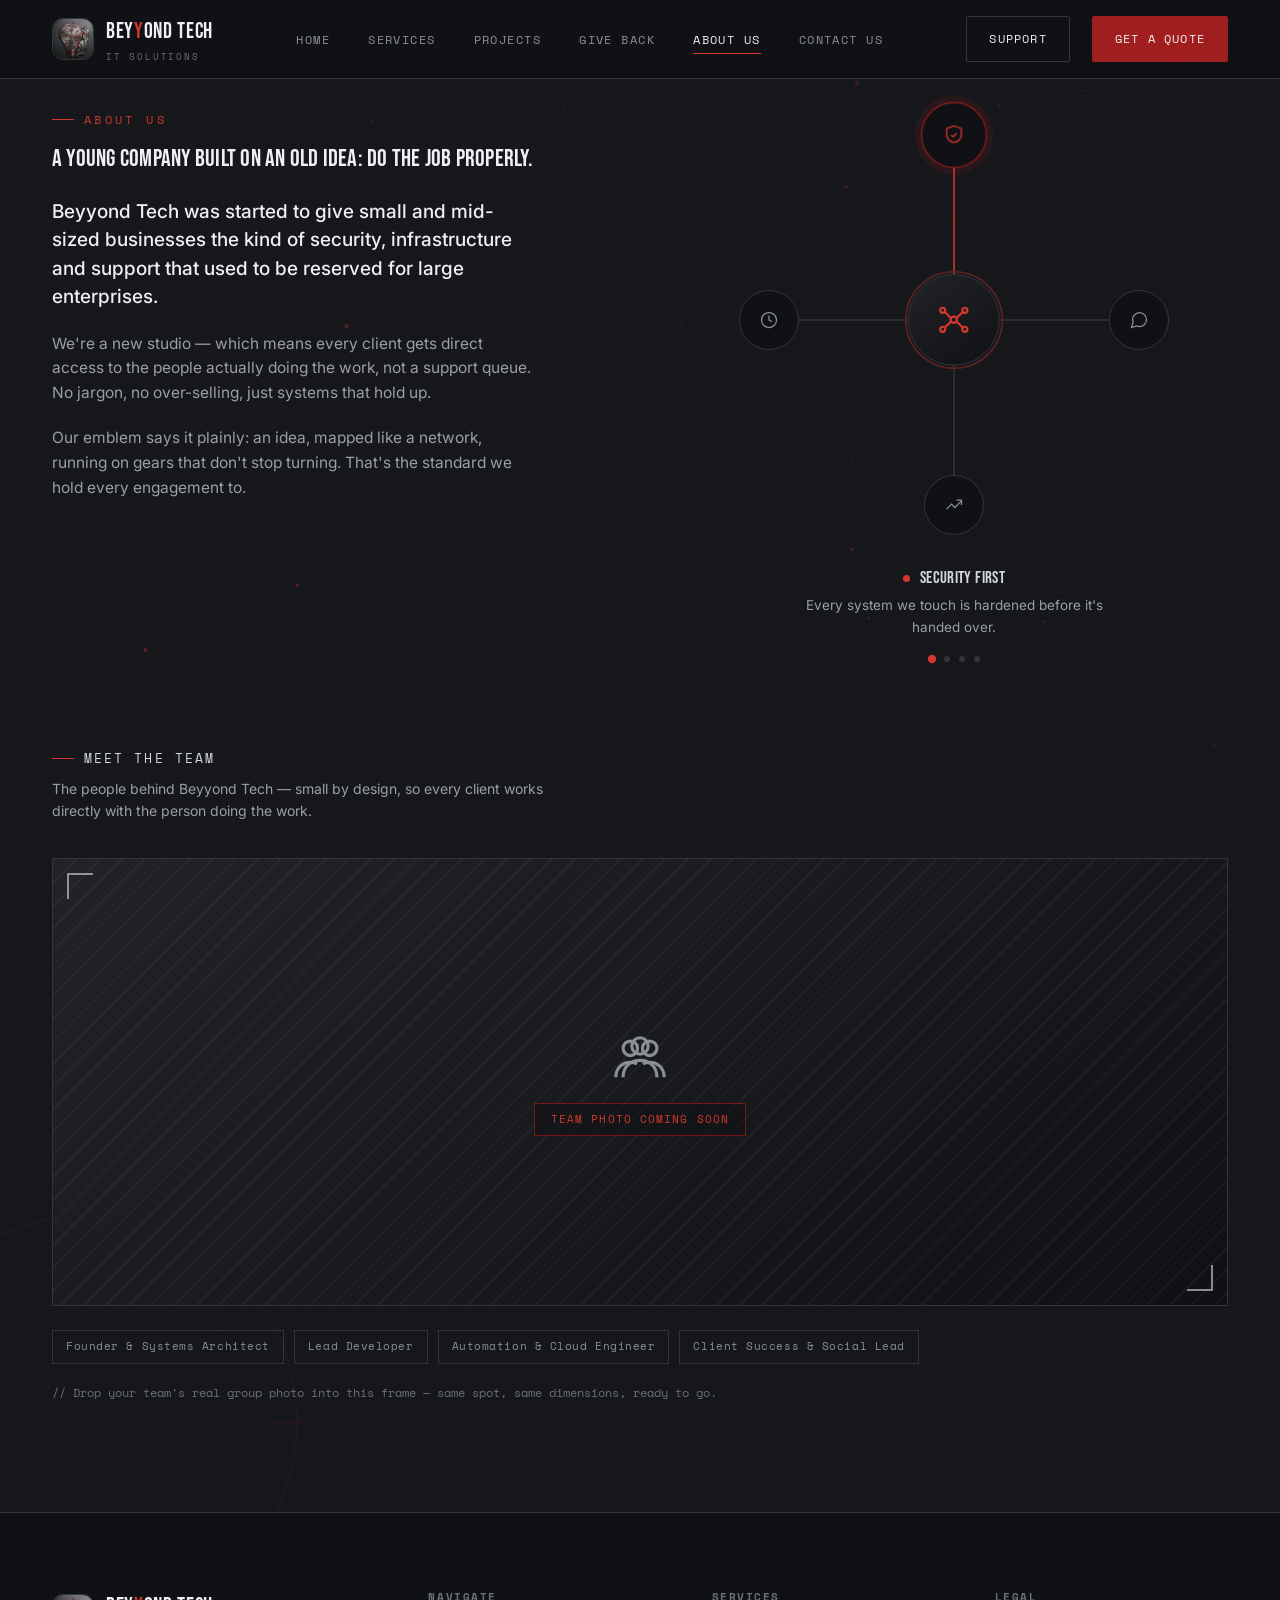
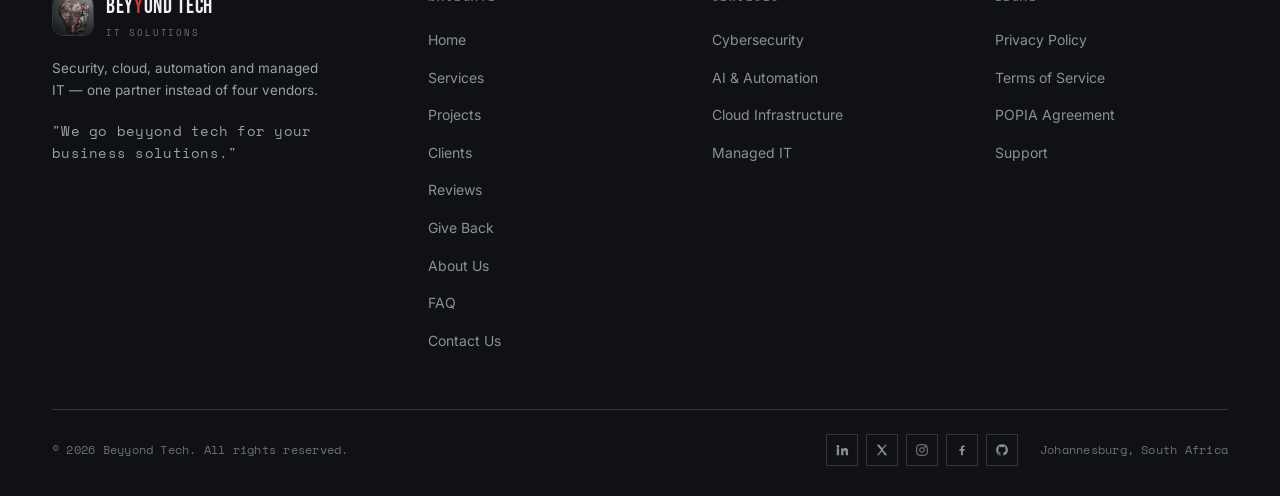
==== about.html @ ec3597e0 "Sprint 1" ====
<!DOCTYPE html>
<html lang="en-ZA">
<head>
<meta charset="UTF-8">
<meta name="viewport" content="width=device-width, initial-scale=1.0">
<title>About Us | Beyyond Tech IT Solutions</title>
<meta name="description" content="Meet Beyyond Tech — a South African IT studio built on security, straight talk, and direct access to the people doing the work.">
<meta name="robots" content="index, follow">
<meta name="geo.region" content="ZA-GP">
<meta name="geo.placename" content="Johannesburg">
<link rel="canonical" href="https://www.beyyondtech.co.za/about.html">

<!-- Open Graph -->
<meta property="og:type" content="website">
<meta property="og:site_name" content="Beyyond Tech">
<meta property="og:title" content="About Us | Beyyond Tech IT Solutions">
<meta property="og:description" content="Meet Beyyond Tech — a South African IT studio built on security, straight talk, and direct access to the people doing the work.">
<meta property="og:url" content="https://www.beyyondtech.co.za/about.html">
<meta property="og:image" content="https://www.beyyondtech.co.za/assets/Logo.png">
<meta property="og:locale" content="en_ZA">

<!-- Twitter -->
<meta name="twitter:card" content="summary_large_image">
<meta name="twitter:title" content="About Us | Beyyond Tech IT Solutions">
<meta name="twitter:description" content="Meet Beyyond Tech — a South African IT studio built on security, straight talk, and direct access to the people doing the work.">
<meta name="twitter:image" content="https://www.beyyondtech.co.za/assets/Logo.png">

<link rel="icon" type="image/jpeg" href="assets/favicon.jpeg">
<link rel="preconnect" href="https://fonts.googleapis.com">
<link rel="preconnect" href="https://fonts.gstatic.com" crossorigin>
<link href="https://fonts.googleapis.com/css2?family=Bebas+Neue&family=Space+Mono:wght@400;700&family=Inter:wght@400;500;600;700;800&display=swap" rel="stylesheet">
<link rel="stylesheet" href="styles.css">

<!-- Structured data — helps Google understand this as a local South African IT business -->
<script type="application/ld+json">
{
  "@context": "https://schema.org",
  "@type": "ProfessionalService",
  "name": "Beyyond Tech",
  "alternateName": "Beyyond Tech IT Solutions",
  "description": "IT support, cybersecurity, cloud infrastructure, automation, website development and social media management for small and mid-sized businesses in South Africa.",
  "url": "https://www.beyyondtech.co.za/",
  "logo": "https://www.beyyondtech.co.za/assets/Logo.png",
  "image": "https://www.beyyondtech.co.za/assets/Logo.png",
  "telephone": "+27-00-000-0000",
  "priceRange": "$$",
  "address": {
    "@type": "PostalAddress",
    "addressLocality": "Johannesburg",
    "addressRegion": "Gauteng",
    "addressCountry": "ZA"
  },
  "areaServed": {
    "@type": "Country",
    "name": "South Africa"
  },
  "sameAs": [
    "https://www.linkedin.com/company/beyyondtech",
    "https://twitter.com/beyyondtech",
    "https://www.instagram.com/beyyondtech",
    "https://www.facebook.com/beyyondtech"
  ],
  "makesOffer": [
    { "@type": "Offer", "itemOffered": { "@type": "Service", "name": "Cybersecurity & Data Protection" } },
    { "@type": "Offer", "itemOffered": { "@type": "Service", "name": "AI & Automation Solutions" } },
    { "@type": "Offer", "itemOffered": { "@type": "Service", "name": "Cloud Infrastructure" } },
    { "@type": "Offer", "itemOffered": { "@type": "Service", "name": "Website Development" } },
    { "@type": "Offer", "itemOffered": { "@type": "Service", "name": "Social Media Management" } },
    { "@type": "Offer", "itemOffered": { "@type": "Service", "name": "Managed IT & Deployment" } }
  ]
}
</script>
</head>
<body data-page="about">

<header>
  <div class="nav-inner">
    <a href="index.html" class="brand">
      <img src="assets/favicon.jpeg" alt="Beyyond Tech logo">
      <div>
        <div class="brand-word">BEY<span>Y</span>OND TECH</div>
        <div class="brand-tag">IT Solutions</div>
      </div>
    </a>
    <nav class="primary-nav" id="primaryNav">
      <ul>
        <li><a href="index.html" class="nav-link">Home</a></li>
        <li><a href="services.html" class="nav-link">Services</a></li>
        <li><a href="projects.html" class="nav-link">Projects</a></li>
        <li><a href="giveback.html" class="nav-link">Give Back</a></li>
        <li><a href="about.html" class="nav-link active">About Us</a></li>
        <li><a href="contact.html" class="nav-link">Contact Us</a></li>
      </ul>
    </nav>
    <div class="header-cta">
      <a href="contact.html#contact" class="btn btn-ghost">Support</a>
      <a href="contact.html#contact" class="btn btn-solid">Get a Quote</a>
      <button class="menu-toggle" id="menuToggle" aria-label="Toggle menu">
        <span></span><span></span><span></span>
      </button>
    </div>
  </div>
</header>
<main>

<!-- ============ ABOUT ============ -->
  <section id="about">
    <div class="bg-decor spin-rev" style="width:460px;height:460px;bottom:-140px;left:-140px;">
      <svg viewBox="0 0 200 200"><circle cx="100" cy="100" r="90" fill="none" stroke="currentColor" stroke-width="1"/><circle cx="100" cy="100" r="68" fill="none" stroke="currentColor" stroke-width="1" stroke-dasharray="2 7"/><g stroke="currentColor" stroke-width="1"><line x1="100" y1="6" x2="100" y2="22"/><line x1="100" y1="178" x2="100" y2="194"/><line x1="6" y1="100" x2="22" y2="100"/><line x1="178" y1="100" x2="194" y2="100"/><line x1="35.8" y1="35.8" x2="47" y2="47"/><line x1="153" y1="153" x2="164.2" y2="164.2"/><line x1="35.8" y1="164.2" x2="47" y2="153"/><line x1="153" y1="47" x2="164.2" y2="35.8"/></g></svg>
    </div>
    <div class="wrap">
      <div class="about-inner">
        <div class="about-copy reveal">
          <div class="eyebrow">About Us</div>
          <h2 style="margin-bottom:26px;">A young company built on an old idea: do the job properly.</h2>
          <p class="lead-2">Beyyond Tech was started to give small and mid-sized businesses the kind of security, infrastructure and support that used to be reserved for large enterprises.</p>
          <p>We're a new studio — which means every client gets direct access to the people actually doing the work, not a support queue. No jargon, no over-selling, just systems that hold up.</p>
          <p>Our emblem says it plainly: an idea, mapped like a network, running on gears that don't stop turning. That's the standard we hold every engagement to.</p>
        </div>
        <div class="reveal">
          <div class="values-diagram" id="valuesDiagram">
            <svg class="vd-lines" viewBox="0 0 400 400" preserveAspectRatio="xMidYMid meet">
              <line class="vd-line" data-i="0" x1="200" y1="200" x2="200" y2="42"/>
              <line class="vd-line" data-i="1" x1="200" y1="200" x2="358" y2="200"/>
              <line class="vd-line" data-i="2" x1="200" y1="200" x2="200" y2="358"/>
              <line class="vd-line" data-i="3" x1="200" y1="200" x2="42" y2="200"/>
              <circle class="vd-hub-ring" cx="200" cy="200" r="46"/>
              <circle class="vd-hub-ring pulse" cx="200" cy="200" r="46"/>
            </svg>
            <div class="vd-hub">
              <svg viewBox="0 0 24 24" fill="none" stroke="currentColor" stroke-width="1.4"><circle cx="12" cy="12" r="2"/><circle cx="5" cy="6" r="1.6"/><circle cx="19" cy="6" r="1.6"/><circle cx="5" cy="18" r="1.6"/><circle cx="19" cy="18" r="1.6"/><path d="M6.3 7.1 10.4 11M17.7 7.1 13.6 11M6.3 16.9 10.4 13M17.7 16.9 13.6 13"/></svg>
            </div>
            <button type="button" class="vd-node" data-i="0" style="top:6%;left:50%;" aria-label="Security First">
              <svg viewBox="0 0 24 24" fill="none" stroke="currentColor" stroke-width="1.5"><path d="M12 2 4 5v6c0 5 3.4 8.7 8 9 4.6-.3 8-4 8-9V5l-8-3Z"/><path d="M9 12l2 2 4-4"/></svg>
            </button>
            <button type="button" class="vd-node" data-i="1" style="top:50%;left:94%;" aria-label="Straight Talk">
              <svg viewBox="0 0 24 24" fill="none" stroke="currentColor" stroke-width="1.5"><path d="M21 11.5a8.4 8.4 0 0 1-8.4 8.4 8.6 8.6 0 0 1-3.6-.8L3 21l1.9-6a8.4 8.4 0 1 1 16.1-3.5Z"/></svg>
            </button>
            <button type="button" class="vd-node" data-i="2" style="top:94%;left:50%;" aria-label="Built to Scale">
              <svg viewBox="0 0 24 24" fill="none" stroke="currentColor" stroke-width="1.5"><path d="M3 17 9 11l4 4 8-8"/><path d="M15 6h6v6"/></svg>
            </button>
            <button type="button" class="vd-node" data-i="3" style="top:50%;left:6%;" aria-label="Always On">
              <svg viewBox="0 0 24 24" fill="none" stroke="currentColor" stroke-width="1.5"><circle cx="12" cy="12" r="9"/><path d="M12 7v5l3.5 2"/></svg>
            </button>
          </div>
          <div class="vd-caption">
            <h4 id="vdCaptionTitle">Security First</h4>
            <p id="vdCaptionText">Every system we touch is hardened before it's handed over.</p>
          </div>
          <div class="vd-dots" id="vdDots">
            <button type="button" class="vd-dot active" data-i="0" aria-label="Show Security First"></button>
            <button type="button" class="vd-dot" data-i="1" aria-label="Show Straight Talk"></button>
            <button type="button" class="vd-dot" data-i="2" aria-label="Show Built to Scale"></button>
            <button type="button" class="vd-dot" data-i="3" aria-label="Show Always On"></button>
          </div>
        </div>
      </div>

      <div class="team-block">
        <div class="team-head reveal">
          <h3>Meet the Team</h3>
          <p class="section-sub">The people behind Beyyond Tech — small by design, so every client works directly with the person doing the work.</p>
        </div>
        <div class="reveal">
          <div class="team-photo-frame">
            <div class="corner tl"></div>
            <div class="corner br"></div>
            <div class="team-photo-icon">
              <svg viewBox="0 0 24 24" fill="none" stroke="currentColor" stroke-width="1.3">
                <circle cx="8" cy="8" r="3"/><circle cx="16" cy="8" r="3"/><circle cx="12" cy="7" r="3.4"/>
                <path d="M2 20c0-4 2.8-6.2 6-6.2 1 0 2 .2 2.8.6"/>
                <path d="M22 20c0-4-2.8-6.2-6-6.2-1 0-2 .2-2.8.6"/>
                <path d="M5 20c0-4.6 3.2-7 7-7s7 2.4 7 7"/>
              </svg>
              <span class="team-photo-badge">Team Photo Coming Soon</span>
            </div>
          </div>
          <div class="team-caption-row">
            <span>Founder &amp; Systems Architect</span>
            <span>Lead Developer</span>
            <span>Automation &amp; Cloud Engineer</span>
            <span>Client Success &amp; Social Lead</span>
          </div>
          <p class="team-note">// Drop your team's real group photo into this frame — same spot, same dimensions, ready to go.</p>
        </div>
      </div>
    </div>
  </section>

</main>

<!-- ============ FOOTER ============ -->
<footer>
  <div class="wrap">
    <div class="footer-grid">
      <div class="footer-brand">
        <a href="index.html" class="brand">
          <img src="assets/favicon.jpeg" alt="Beyyond Tech logo">
          <div>
            <div class="brand-word">BEY<span>Y</span>OND TECH</div>
            <div class="brand-tag">IT Solutions</div>
          </div>
        </a>
        <p>Security, cloud, automation and managed IT — one partner instead of four vendors.</p>
        <p class="footer-motto">"We go beyyond tech for your business solutions."</p>
      </div>

      <div class="footer-col">
        <h5>Navigate</h5>
        <ul>
          <li><a href="index.html">Home</a></li>
          <li><a href="services.html#services">Services</a></li>
          <li><a href="projects.html#projects">Projects</a></li>
          <li><a href="index.html#clients">Clients</a></li>
          <li><a href="projects.html#reviews">Reviews</a></li>
          <li><a href="giveback.html#giveback">Give Back</a></li>
          <li><a href="#about">About Us</a></li>
          <li><a href="contact.html#faq">FAQ</a></li>
          <li><a href="contact.html#contact">Contact Us</a></li>
        </ul>
      </div>

      <div class="footer-col">
        <h5>Services</h5>
        <ul>
          <li><a href="services.html#services">Cybersecurity</a></li>
          <li><a href="services.html#services">AI &amp; Automation</a></li>
          <li><a href="services.html#services">Cloud Infrastructure</a></li>
          <li><a href="services.html#services">Managed IT</a></li>
        </ul>
      </div>

      <div class="footer-col">
        <h5>Legal</h5>
        <ul>
          <li><button class="link-btn" data-modal="privacy">Privacy Policy</button></li>
          <li><button class="link-btn" data-modal="terms">Terms of Service</button></li>
          <li><button class="link-btn" data-modal="popia">POPIA Agreement</button></li>
          <li><button class="link-btn" data-modal="support">Support</button></li>
        </ul>
      </div>
    </div>

    <div class="footer-bottom">
      <p id="footerDate">© 2026 Beyyond Tech. All rights reserved.</p>
      <div class="footer-bottom-right">
        <div class="footer-social" aria-label="Social links — placeholders until profiles are live">
          <a href="#" title="LinkedIn"><svg viewBox="0 0 24 24" fill="currentColor"><path d="M4.98 3.5a2.5 2.5 0 1 1 0 5 2.5 2.5 0 0 1 0-5ZM3 9h4v12H3V9Zm7 0h3.8v1.7h.05c.53-1 1.83-2.05 3.77-2.05 4.03 0 4.78 2.65 4.78 6.1V21h-4v-5.4c0-1.28-.02-2.93-1.79-2.93-1.79 0-2.06 1.4-2.06 2.84V21h-4V9Z"/></svg></a>
          <a href="#" title="X / Twitter"><svg viewBox="0 0 24 24" fill="currentColor"><path d="M3 3l7.5 9.6L3.4 21H6l6-6.7 4.7 6.7H21l-7.9-10L20.4 3h-2.6l-5.5 6.1L7.6 3H3Z"/></svg></a>
          <a href="#" title="Instagram"><svg viewBox="0 0 24 24" fill="none" stroke="currentColor" stroke-width="1.6"><rect x="3" y="3" width="18" height="18" rx="5"/><circle cx="12" cy="12" r="4"/><circle cx="17.5" cy="6.5" r="1"/></svg></a>
          <a href="#" title="Facebook"><svg viewBox="0 0 24 24" fill="currentColor"><path d="M13.5 21v-7.6h2.6l.4-3H13.5V8.4c0-.87.24-1.46 1.5-1.46h1.6V4.24C16.3 4.17 15.3 4.08 14.16 4.08c-2.35 0-3.96 1.43-3.96 4.06v2.26H7.6v3h2.6V21h3.3Z"/></svg></a>
          <a href="#" title="GitHub"><svg viewBox="0 0 24 24" fill="currentColor"><path d="M12 2a10 10 0 0 0-3.16 19.5c.5.1.68-.22.68-.48v-1.7c-2.78.6-3.37-1.34-3.37-1.34-.46-1.15-1.11-1.46-1.11-1.46-.9-.62.07-.6.07-.6 1 .07 1.53 1.03 1.53 1.03.9 1.52 2.34 1.08 2.91.83.09-.65.35-1.08.63-1.33-2.22-.25-4.56-1.11-4.56-4.95 0-1.09.39-1.98 1.03-2.68-.1-.25-.45-1.27.1-2.65 0 0 .84-.27 2.75 1.02a9.5 9.5 0 0 1 5 0c1.91-1.3 2.75-1.02 2.75-1.02.55 1.38.2 2.4.1 2.65.64.7 1.03 1.59 1.03 2.68 0 3.85-2.35 4.7-4.58 4.94.36.31.68.92.68 1.85v2.74c0 .27.18.58.69.48A10 10 0 0 0 12 2Z"/></svg></a>
        </div>
        <p class="made">Johannesburg, South Africa</p>
      </div>
    </div>
  </div>
</footer>

<!-- ============ MODALS ============ -->
<div class="modal-overlay" id="modalOverlay">
  <div class="modal-box">
    <div class="modal-head">
      <h3 id="modalTitle">Title</h3>
      <button class="modal-close" id="modalClose" aria-label="Close">✕</button>
    </div>
    <div class="modal-body" id="modalBody"></div>
  </div>
</div>

<script src="main.js"></script>
</body>
</html>
---- styles.css ----
:root{
    --bg-void:#101114;
    --bg-panel:#1b1d21;
    --bg-panel-2:#212327;
    --hairline:#33353a;
    --metal-light:#d3d7db;
    --metal-mid:#8b9096;
    --metal-dim:#5b5f65;
    --red-deep:#7c1414;
    --red-primary:#a11e1e;
    --red-bright:#d3372f;
    --text-light:#eef0f2;
    --text-muted:#9aa0a6;
    --text-faint:#6b7076;
    --radius:2px;
    --display: 'Bebas Neue', sans-serif;
    --mono: 'Space Mono', monospace;
    --body: 'Inter', sans-serif;
    --ease: cubic-bezier(.4,0,.2,1);
  }

  *{margin:0;padding:0;box-sizing:border-box;}
  html{scroll-behavior:smooth;}
  body{
    background:var(--bg-void);
    color:var(--text-light);
    font-family:var(--body);
    line-height:1.6;
    overflow-x:hidden;
    -webkit-font-smoothing:antialiased;
  }
  #grid-bg{
    position:fixed;
    inset:0;
    width:100vw;
    height:100vh;
    z-index:0;
    pointer-events:none;
    display:block;
  }
  img{max-width:100%;display:block;}
  a{color:inherit;text-decoration:none;}
  ul{list-style:none;}
  button{font-family:inherit;cursor:pointer;}

  ::selection{background:var(--red-primary);color:#fff;}

  /* Texture */
  body::before{
    content:"";
    position:fixed;inset:0;
    background-image:
      repeating-linear-gradient(0deg, rgba(255,255,255,0.015) 0px, rgba(255,255,255,0.015) 1px, transparent 1px, transparent 3px);
    pointer-events:none;
    z-index:1;
    opacity:0.5;
  }

  .wrap{max-width:1240px;margin:0 auto;padding:0 32px;}
  .eyebrow{
    font-family:var(--mono);
    font-size:12px;
    letter-spacing:0.28em;
    text-transform:uppercase;
    color:var(--red-bright);
    display:flex;align-items:center;gap:10px;
    margin-bottom:18px;
  }
  .eyebrow::before{
    content:"";
    width:22px;height:1px;
    background:var(--red-bright);
    display:inline-block;
  }
  h1,h2,h3,h4{
    font-family:var(--display);
    font-weight:400;
    letter-spacing:0.01em;
    line-height:1.02;
    text-transform:uppercase;
  }
  .section-head h2{
    font-size:clamp(34px,5vw,58px);
    margin-bottom:14px;
  }
  .section-sub{
    color:var(--text-muted);
    max-width:520px;
    font-size:16px;
  }

  /* ============ HEADER ============ */
  header{
    position:fixed;top:0;left:0;right:0;
    z-index:100;
    background:rgba(16,17,20,0.82);
    backdrop-filter:blur(10px);
    border-bottom:1px solid var(--hairline);
    transition:background .3s var(--ease);
  }
  .nav-inner{
    max-width:1240px;margin:0 auto;padding:0 32px;
    height:78px;
    display:flex;align-items:center;justify-content:space-between;
  }
  .brand{
    display:flex;align-items:center;gap:12px;
  }
  .brand img{
    width:42px;height:42px;object-fit:cover;
    border-radius:11px;
    border:1px solid var(--hairline);
  }
  .brand-word{
    font-family:var(--display);
    font-size:22px;
    letter-spacing:0.03em;
  }
  .brand-word span{color:var(--red-bright);}
  .brand-tag{
    font-family:var(--mono);
    font-size:9px;
    letter-spacing:0.2em;
    color:var(--text-faint);
    text-transform:uppercase;
    margin-top:1px;
  }
  nav.primary-nav ul{
    display:flex;gap:38px;
  }
  nav.primary-nav a{
    font-family:var(--mono);
    font-size:12px;
    letter-spacing:0.12em;
    text-transform:uppercase;
    color:var(--metal-mid);
    position:relative;
    padding:6px 0;
    transition:color .2s;
  }
  nav.primary-nav a::after{
    content:"";
    position:absolute;left:0;bottom:0;
    width:0;height:1px;
    background:var(--red-bright);
    transition:width .25s var(--ease);
  }
  nav.primary-nav a:hover, nav.primary-nav a.active{color:var(--text-light);}
  nav.primary-nav a:hover::after, nav.primary-nav a.active::after{width:100%;}

  .header-cta{
    display:flex;align-items:center;gap:22px;
  }
  .btn{
    display:inline-flex;align-items:center;gap:8px;
    font-family:var(--mono);
    font-size:12px;
    letter-spacing:0.1em;
    text-transform:uppercase;
    padding:12px 22px;
    border:1px solid var(--red-primary);
    color:var(--text-light);
    background:transparent;
    border-radius:var(--radius);
    transition:all .25s var(--ease);
    white-space:nowrap;
  }
  .btn:hover{background:var(--red-primary);}
  .btn-solid{
    background:var(--red-primary);
    border-color:var(--red-primary);
  }
  .btn-solid:hover{background:var(--red-bright);border-color:var(--red-bright);}
  .btn-ghost{border-color:var(--hairline);}
  .btn-ghost:hover{border-color:var(--metal-mid);background:rgba(255,255,255,0.03);}

  .menu-toggle{
    display:none;
    flex-direction:column;gap:5px;
    background:none;border:none;padding:8px;
  }
  .menu-toggle span{width:22px;height:2px;background:var(--text-light);display:block;transition:.3s;}

  /* ============ HERO ============ */
  #home{
    position:relative;
    padding:170px 0 120px;
    overflow:hidden;
    border-bottom:1px solid var(--hairline);
  }
  #network-canvas{
    position:absolute;inset:0;
    width:100%;height:100%;
    opacity:0.55;
  }
  .hero-inner{
    position:relative;z-index:2;
    display:grid;
    grid-template-columns:1.15fr 0.85fr;
    gap:60px;
    align-items:center;
  }
  .hero-copy h1{
    font-size:clamp(46px,6.4vw,84px);
    margin-bottom:26px;
  }
  .hero-copy h1 .hl{color:var(--red-bright);}
  .motto{
    font-family:var(--mono);
    font-size:15px;
    color:var(--metal-light);
    border-left:2px solid var(--red-primary);
    padding-left:16px;
    margin:0 0 34px;
    max-width:460px;
    letter-spacing:0.02em;
    font-style:normal;
  }
  .hero-copy p.lead{
    color:var(--text-muted);
    max-width:480px;
    margin-bottom:40px;
    font-size:16.5px;
  }
  .hero-actions{display:flex;gap:16px;flex-wrap:wrap;}
  .hero-visual{
    position:relative;
    display:flex;justify-content:center;align-items:center;
  }
  .hero-visual .ring{
    position:absolute;
    width:420px;height:420px;
    border:1px solid var(--hairline);
    border-radius:50%;
    animation:ringSpin 50s linear infinite;
  }
  .hero-visual .ring.r2{width:340px;height:340px;border-color:rgba(161,30,30,0.25);border-style:dashed;animation:ringSpinRev 65s linear infinite;}
  @keyframes ringSpin{from{transform:rotate(0deg);}to{transform:rotate(360deg);}}
  @keyframes ringSpinRev{from{transform:rotate(360deg);}to{transform:rotate(0deg);}}
  .hero-visual img{
    width:340px;
    filter:drop-shadow(0 30px 60px rgba(0,0,0,0.6));
    position:relative;z-index:2;
  }
  .stat-row{
    display:grid;grid-template-columns:repeat(3,1fr);
    gap:0;
    margin-top:64px;
    border-top:1px solid var(--hairline);
    padding-top:28px;
  }
  .stat-row div{border-right:1px solid var(--hairline);padding-right:20px;}
  .stat-row div:last-child{border-right:none;}
  .stat-num{
    font-family:var(--display);
    font-size:32px;
    color:var(--red-bright);
    letter-spacing:0.02em;
  }
  .stat-label{
    font-family:var(--mono);
    font-size:10.5px;
    letter-spacing:0.1em;
    text-transform:uppercase;
    color:var(--text-faint);
    margin-top:4px;
  }

  section{
    position:relative;
    padding:110px 0;
    border-bottom:1px solid var(--hairline);
    overflow:hidden;
  }
  .section-head{
    display:flex;justify-content:space-between;align-items:flex-end;
    gap:40px;
    margin-bottom:64px;
    flex-wrap:wrap;
  }

  /* ============ SERVICES ============ */
  #services{background:rgba(27,29,33,0.58);}

  /* ---- Ambient background decoration (shared across sections) ---- */
  .bg-decor{
    position:absolute;
    pointer-events:none;
    z-index:0;
    color:var(--red-primary);
    opacity:.09;
  }
  .bg-decor svg{width:100%;height:100%;display:block;}
  .bg-decor.spin{animation:bgSpin 90s linear infinite;}
  .bg-decor.spin-rev{animation:bgSpinRev 130s linear infinite;}
  @keyframes bgSpin{from{transform:rotate(0deg);}to{transform:rotate(360deg);}}
  @keyframes bgSpinRev{from{transform:rotate(360deg);}to{transform:rotate(0deg);}}
  #services .wrap, #projects .wrap, #about .wrap, #giveback .wrap, #faq .wrap{position:relative;z-index:1;}
  .services-grid{
    display:grid;grid-template-columns:repeat(2,1fr);
    gap:1px;
    background:var(--hairline);
    border:1px solid var(--hairline);
  }
  .service-card{
    background:var(--bg-panel);
    padding:44px 40px;
    transition:background .3s var(--ease);
    position:relative;
  }
  .service-card:hover{background:var(--bg-panel-2);}
  .service-num{
    font-family:var(--mono);
    font-size:11px;
    color:var(--text-faint);
    letter-spacing:0.15em;
  }
  .service-icon{
    width:44px;height:44px;
    margin:22px 0 22px;
    color:var(--red-bright);
  }
  .service-icon svg{width:100%;height:100%;}
  .service-card h3{
    font-size:24px;
    margin-bottom:12px;
    letter-spacing:0.02em;
  }
  .service-card p{
    color:var(--text-muted);
    font-size:14.5px;
    max-width:380px;
  }
  .service-tags{
    display:flex;gap:8px;flex-wrap:wrap;
    margin-top:20px;
  }
  .service-tags span{
    font-family:var(--mono);
    font-size:10px;
    letter-spacing:0.06em;
    color:var(--metal-mid);
    border:1px solid var(--hairline);
    padding:4px 9px;
    text-transform:uppercase;
  }

  /* ============ PROJECTS ============ */
  .projects-subhead{
    display:flex;justify-content:space-between;align-items:center;
    margin-bottom:30px;flex-wrap:wrap;gap:16px;
  }
  .projects-subhead-title{
    font-family:var(--mono);
    font-size:13px;
    letter-spacing:0.14em;
    text-transform:uppercase;
    color:var(--metal-light);
    display:flex;align-items:center;gap:10px;
  }
  .dot{width:8px;height:8px;border-radius:50%;display:inline-block;flex-shrink:0;}
  .dot-live{background:#4caf6d;box-shadow:0 0 8px rgba(76,175,109,.6);}
  .dot-dev{background:#d3a12f;box-shadow:0 0 8px rgba(211,161,47,.55);}

  .slider-controls{display:flex;gap:10px;}
  .slider-arrow{
    width:40px;height:40px;
    border:1px solid var(--hairline);
    background:transparent;
    color:var(--text-light);
    font-size:19px;
    display:flex;align-items:center;justify-content:center;
    transition:border-color .2s, background .2s;
  }
  .slider-arrow:hover{border-color:var(--red-primary);background:rgba(161,30,30,0.12);}

  .project-slider-viewport{overflow:hidden;margin:0 -6px;}
  .project-slider{
    display:flex;gap:24px;
    overflow-x:auto;
    scroll-snap-type:x mandatory;
    padding:6px 6px 30px;
    -ms-overflow-style:none;scrollbar-width:none;
    cursor:grab;
    user-select:none;
  }
  .project-slider::-webkit-scrollbar{display:none;}
  .project-slider:active{cursor:grabbing;}

  .project-slide{
    scroll-snap-align:start;
    flex:0 0 clamp(270px, 31vw, 372px);
    border:1px solid var(--hairline);
    background:var(--bg-panel);
    display:flex;flex-direction:column;
    transition:transform .3s var(--ease), border-color .3s;
  }
  .project-slide:hover{transform:translateY(-6px);border-color:var(--red-primary);}
  .project-slide-banner{
    height:150px;position:relative;
    display:flex;align-items:center;justify-content:center;
    overflow:hidden;
    border-bottom:1px solid var(--hairline);
  }
  .project-slide-banner svg{width:56px;height:56px;opacity:.9;position:relative;z-index:2;color:var(--metal-light);animation:iconFloat 3.6s ease-in-out infinite;}
  @keyframes iconFloat{0%,100%{transform:translateY(0);}50%{transform:translateY(-6px);}}
  .project-slide-banner::after{
    content:"";position:absolute;inset:0;
    background-image:
      linear-gradient(rgba(16,17,20,0.3), rgba(16,17,20,0.55)),
      repeating-linear-gradient(135deg, rgba(255,255,255,0.045) 0 2px, transparent 2px 14px);
  }
  .banner-security{background:linear-gradient(135deg,#3a1414,#160a0a);}
  .banner-cloud{background:linear-gradient(135deg,#122631,#0a1418);}
  .banner-automation{background:linear-gradient(135deg,#2a1c33,#120a15);}
  .banner-web{background:linear-gradient(135deg,#26201a,#120e09);}
  .banner-social{background:linear-gradient(135deg,#331b22,#150a0d);}

  .project-slide-body{padding:26px 26px 24px;display:flex;flex-direction:column;flex:1;}
  .project-slide-body .project-badge{margin-bottom:16px;}
  .project-badge{
    display:inline-block;
    font-family:var(--mono);
    font-size:9.5px;
    letter-spacing:0.12em;
    text-transform:uppercase;
    color:var(--red-bright);
    border:1px solid var(--red-deep);
    padding:4px 10px;
  }
  .project-slide-body h3{font-size:20px;margin-bottom:10px;line-height:1.18;}
  .project-slide-body p{color:var(--text-muted);font-size:13.5px;margin-bottom:18px;flex:1;}
  .project-slide-meta{
    display:flex;justify-content:space-between;
    font-family:var(--mono);font-size:10px;color:var(--text-faint);
    text-transform:uppercase;letter-spacing:.07em;
    border-top:1px solid var(--hairline);
    padding-top:14px;margin-bottom:16px;
  }
  .project-view-btn{
    font-family:var(--mono);font-size:11px;letter-spacing:.1em;text-transform:uppercase;
    color:var(--red-bright);
    display:inline-flex;align-items:center;gap:6px;
    background:none;border:none;padding:0;align-self:flex-start;
    transition:gap .2s;
  }
  .project-view-btn:hover{gap:11px;}
  .project-view-btn svg{width:13px;height:13px;}

  /* Drafts / in development */
  .drafts-grid{display:grid;grid-template-columns:repeat(3,1fr);gap:22px;}
  .draft-card{
    border:1px dashed var(--hairline);
    background:transparent;
    padding:26px;
    position:relative;
    transition:border-color .3s;
  }
  .draft-card:hover{border-color:var(--metal-mid);}
  .draft-status{
    display:inline-flex;align-items:center;gap:6px;
    font-family:var(--mono);font-size:9.5px;letter-spacing:.1em;text-transform:uppercase;
    color:#d3a12f;
    border:1px solid rgba(211,161,47,0.4);
    padding:4px 10px;margin-bottom:18px;
  }
  .draft-card h3{font-size:17px;margin-bottom:10px;color:var(--metal-light);letter-spacing:.01em;}
  .draft-card p{color:var(--text-muted);font-size:13px;margin-bottom:20px;}
  .draft-progress{height:4px;background:var(--hairline);border-radius:2px;overflow:hidden;margin-bottom:8px;}
  .draft-progress-fill{height:100%;background:linear-gradient(90deg,var(--red-deep),var(--red-bright));}
  .draft-progress-label{font-family:var(--mono);font-size:10px;color:var(--text-faint);text-transform:uppercase;letter-spacing:.06em;display:flex;justify-content:space-between;}

  .projects-note{
    margin-top:40px;
    font-family:var(--mono);
    font-size:12px;
    color:var(--text-faint);
    letter-spacing:0.02em;
  }

  /* ============ SERVICE DETAIL TRIGGER ============ */
  .service-view-btn{
    font-family:var(--mono);font-size:11px;letter-spacing:.1em;text-transform:uppercase;
    color:var(--red-bright);
    display:inline-flex;align-items:center;gap:6px;
    background:none;border:none;padding:0;margin-top:20px;
    transition:gap .2s;
  }
  .service-view-btn:hover{gap:11px;}
  .service-view-btn svg{width:13px;height:13px;}

  /* ============ CLIENTS ============ */
  #clients{background:rgba(16,17,20,0.58);}
  .clients-strip{
    display:grid;grid-template-columns:repeat(6,1fr);
    gap:1px;background:var(--hairline);border:1px solid var(--hairline);
  }
  .client-tile{
    background:var(--bg-panel);
    padding:30px 14px;
    display:flex;flex-direction:column;align-items:center;justify-content:center;gap:10px;
    text-align:center;min-height:112px;
    border:1px dashed transparent;
    transition:background .3s, border-color .3s;
  }
  .client-tile:hover{background:var(--bg-panel-2);border-color:var(--hairline);}
  .client-tile svg{width:26px;height:26px;color:var(--metal-mid);}
  .client-tile img{width:100%;max-width:130px;height:42px;object-fit:contain;}
  .client-tile span{font-family:var(--mono);font-size:9.5px;letter-spacing:.05em;text-transform:uppercase;color:var(--text-faint);}
  .clients-note{margin-top:26px;font-family:var(--mono);font-size:11.5px;color:var(--text-faint);text-align:center;}
  .clients-note a{color:var(--red-bright);text-decoration:underline;text-underline-offset:3px;}

  /* ============ REVIEWS ============ */
  #reviews{background:rgba(27,29,33,0.58);}
  .reviews-grid{display:grid;grid-template-columns:repeat(3,1fr);gap:24px;}
  .review-card{
    border:1px solid var(--hairline);
    background:var(--bg-void);
    padding:30px;
    position:relative;
    display:flex;flex-direction:column;
  }
  .review-sample-badge{
    position:absolute;top:18px;right:18px;
    font-family:var(--mono);font-size:8.5px;letter-spacing:.08em;text-transform:uppercase;
    color:var(--text-faint);border:1px solid var(--hairline);padding:3px 8px;
  }
  .review-stars{display:flex;gap:3px;margin-bottom:18px;color:var(--red-bright);}
  .review-stars svg{width:14px;height:14px;}
  .review-quote{font-size:14px;color:var(--text-muted);line-height:1.65;margin-bottom:22px;flex:1;font-style:italic;}
  .review-author{font-family:var(--mono);font-size:11.5px;color:var(--metal-light);letter-spacing:.02em;}
  .review-role{font-family:var(--mono);font-size:9.5px;color:var(--text-faint);text-transform:uppercase;letter-spacing:.06em;margin-top:3px;}
  .reviews-note{margin-top:32px;text-align:center;font-family:var(--mono);font-size:11.5px;color:var(--text-faint);}

  /* ============ GIVE BACK ============ */
  #giveback{background:rgba(16,17,20,0.58);}
  .giveback-inner{display:grid;grid-template-columns:1fr 1fr;gap:70px;align-items:center;}
  .giveback-copy p{color:var(--text-muted);margin-bottom:20px;font-size:15px;max-width:480px;}
  .giveback-pillars{display:flex;flex-direction:column;gap:1px;background:var(--hairline);border:1px solid var(--hairline);}
  .giveback-pillar{background:var(--bg-panel);padding:26px 28px;display:flex;gap:18px;align-items:flex-start;}
  .giveback-pillar .gp-icon{
    width:46px;height:46px;border-radius:50%;flex-shrink:0;
    background:linear-gradient(145deg,var(--bg-panel-2),var(--bg-void));
    border:1px solid var(--hairline);
    display:flex;align-items:center;justify-content:center;
  }
  .giveback-pillar .gp-icon svg{width:20px;height:20px;color:var(--red-bright);}
  .giveback-pillar h4{font-size:16px;color:var(--metal-light);margin-bottom:6px;letter-spacing:.01em;}
  .giveback-pillar p{font-size:13.5px;color:var(--text-muted);}

  /* ============ FAQ ============ */
  #faq{background:rgba(27,29,33,0.58);}
  .faq-list{max-width:820px;}
  .faq-item{border-bottom:1px solid var(--hairline);}
  .faq-question{
    width:100%;text-align:left;background:none;border:none;
    padding:24px 2px;display:flex;justify-content:space-between;align-items:center;gap:24px;
    cursor:pointer;color:var(--text-light);font-family:var(--body);font-size:15.5px;font-weight:500;
  }
  .faq-plus{flex-shrink:0;width:20px;height:20px;position:relative;}
  .faq-plus::before,.faq-plus::after{content:"";position:absolute;background:var(--red-bright);transition:transform .3s var(--ease),opacity .3s;}
  .faq-plus::before{top:50%;left:0;width:100%;height:1.5px;transform:translateY(-50%);}
  .faq-plus::after{left:50%;top:0;width:1.5px;height:100%;transform:translateX(-50%);}
  .faq-item.open .faq-plus::after{opacity:0;transform:translateX(-50%) rotate(90deg);}
  .faq-answer{max-height:0;overflow:hidden;transition:max-height .35s var(--ease);}
  .faq-answer-inner{padding:0 2px 24px;color:var(--text-muted);font-size:14px;line-height:1.7;max-width:700px;}

  /* ============ ABOUT ============ */
  #about{background:rgba(27,29,33,0.58);}
  .about-inner{
    display:grid;grid-template-columns:1fr 1fr;
    gap:80px;
  }
  .about-copy p{
    color:var(--text-muted);
    margin-bottom:20px;
    font-size:15.5px;
    max-width:480px;
  }
  .about-copy p.lead-2{
    color:var(--text-light);
    font-size:19px;
    font-family:var(--body);
    font-weight:500;
    line-height:1.5;
  }
  .values-diagram{
    position:relative;
    width:100%;
    max-width:420px;
    aspect-ratio:1/1;
    margin:0 auto;
  }
  .vd-lines{position:absolute;inset:0;width:100%;height:100%;overflow:visible;}
  .vd-line{
    stroke:var(--hairline);
    stroke-width:1.5;
    stroke-dasharray:230;
    stroke-dashoffset:230;
    transition:stroke-dashoffset 1.1s var(--ease), stroke .4s;
  }
  .values-diagram.in .vd-line{stroke-dashoffset:0;}
  .vd-line.active{stroke:var(--red-bright);}
  .vd-hub-ring{fill:none;stroke:var(--hairline);stroke-width:1.5;}
  .vd-hub-ring.pulse{
    stroke:var(--red-deep);
    opacity:.6;
    transform-origin:200px 200px;
    animation:vdPulse 3s ease-out infinite;
  }
  @keyframes vdPulse{
    0%{ transform:scale(1); opacity:.55; }
    80%{ transform:scale(1.35); opacity:0; }
    100%{ transform:scale(1.35); opacity:0; }
  }
  .vd-hub{
    position:absolute;top:50%;left:50%;transform:translate(-50%,-50%);
    width:22%;aspect-ratio:1/1;
    border-radius:50%;
    background:linear-gradient(145deg,var(--bg-panel-2),var(--bg-void));
    border:1px solid var(--hairline);
    display:flex;align-items:center;justify-content:center;
    z-index:3;
  }
  .vd-hub svg{width:42%;height:42%;color:var(--red-bright);}
  .vd-node{
    position:absolute;
    width:60px;height:60px;
    transform:translate(-50%,-50%);
    border-radius:50%;
    border:1px solid var(--hairline);
    background:var(--bg-void);
    display:flex;align-items:center;justify-content:center;
    cursor:pointer;
    transition:border-color .3s, transform .3s var(--ease), box-shadow .3s, opacity .5s;
    z-index:3;
    opacity:0;
  }
  .values-diagram.in .vd-node{opacity:1;}
  .vd-node svg{width:20px;height:20px;color:var(--metal-mid);transition:color .3s;}
  .vd-node.active{
    border-color:var(--red-primary);
    box-shadow:0 0 0 6px rgba(161,30,30,0.14);
    transform:translate(-50%,-50%) scale(1.1);
  }
  .vd-node.active svg{color:var(--red-bright);}

  .vd-caption{margin-top:34px;text-align:center;min-height:74px;}
  .vd-caption h4{
    font-size:17px;letter-spacing:.02em;color:var(--metal-light);
    margin-bottom:8px;display:inline-flex;align-items:center;gap:10px;
    transition:opacity .2s;
  }
  .vd-caption h4::before{content:"";width:7px;height:7px;background:var(--red-bright);display:inline-block;border-radius:50%;}
  .vd-caption p{font-size:13.5px;color:var(--text-muted);max-width:340px;margin:0 auto;transition:opacity .2s;}
  .vd-dots{display:flex;justify-content:center;gap:9px;margin-top:18px;}
  .vd-dot{width:6px;height:6px;border-radius:50%;background:var(--hairline);border:none;padding:0;cursor:pointer;transition:background .3s,transform .3s;}
  .vd-dot.active{background:var(--red-bright);transform:scale(1.4);}

  /* ---- Team ---- */
  .team-block{margin-top:90px;}
  .team-head{margin-bottom:36px;}
  .team-head h3{
    font-size:13px;font-family:var(--mono);letter-spacing:.16em;text-transform:uppercase;
    color:var(--metal-light);display:flex;align-items:center;gap:10px;
  }
  .team-head h3::before{content:"";width:22px;height:1px;background:var(--red-bright);display:inline-block;}
  .team-head p{color:var(--text-muted);font-size:14px;margin-top:12px;max-width:540px;}

  .team-photo-frame{
    position:relative;
    border:1px solid var(--hairline);
    background:linear-gradient(145deg, var(--bg-panel-2), var(--bg-void));
    aspect-ratio:21/8;
    display:flex;align-items:center;justify-content:center;
    overflow:hidden;
  }
  .team-photo-frame::before{
    content:"";position:absolute;inset:0;
    background-image:repeating-linear-gradient(135deg, rgba(255,255,255,0.035) 0 2px, transparent 2px 16px);
  }
  .team-photo-frame img{
    position:absolute;inset:0;width:100%;height:100%;object-fit:cover;z-index:1;
  }
  .team-photo-icon{
    position:relative;z-index:2;
    display:flex;flex-direction:column;align-items:center;gap:16px;
    color:var(--metal-mid);
  }
  .team-photo-icon svg{width:58px;height:58px;}
  .team-photo-badge{
    font-family:var(--mono);font-size:11px;letter-spacing:.1em;text-transform:uppercase;
    color:var(--red-bright);border:1px solid var(--red-deep);padding:7px 16px;
    background:rgba(16,17,20,.55);
  }
  .team-photo-frame .corner{position:absolute;width:26px;height:26px;border-color:var(--red-primary);opacity:.55;z-index:2;}
  .team-photo-frame .corner.tl{top:14px;left:14px;border-top:2px solid;border-left:2px solid;}
  .team-photo-frame .corner.br{bottom:14px;right:14px;border-bottom:2px solid;border-right:2px solid;}

  .team-caption-row{display:flex;flex-wrap:wrap;gap:10px;margin-top:24px;}
  .team-caption-row span{
    font-family:var(--mono);font-size:11px;letter-spacing:.05em;
    color:var(--metal-mid);border:1px solid var(--hairline);padding:7px 13px;
  }
  .team-note{margin-top:20px;font-family:var(--mono);font-size:11.5px;color:var(--text-faint);}

  /* ============ CONTACT ============ */
  #contact{position:relative;overflow:hidden;}
  #contact::before{
    content:"";
    position:absolute;top:0;right:-8%;width:55%;height:100%;
    background-image:radial-gradient(rgba(161,30,30,0.16) 1px, transparent 1px);
    background-size:26px 26px;
    opacity:.6;pointer-events:none;z-index:0;
    animation:dotDrift 22s ease-in-out infinite alternate;
  }
  @keyframes dotDrift{
    0%{ background-position:0 0; }
    100%{ background-position:26px 18px; }
  }
  #contact .wrap{position:relative;z-index:1;}
  .contact-inner{
    display:grid;grid-template-columns:1.05fr 0.95fr;
    gap:64px;
  }
  form.contact-form{display:flex;flex-direction:column;gap:20px;}

  .field-float{position:relative;}
  .field-float input, .field-float textarea{
    width:100%;
    background:var(--bg-panel);
    border:1px solid var(--hairline);
    color:var(--text-light);
    padding:22px 16px 10px;
    font-family:var(--body);font-size:14.5px;
    border-radius:var(--radius);
    transition:border-color .2s;
  }
  .field-float textarea{min-height:118px;resize:vertical;padding-top:26px;}
  .field-float input:focus, .field-float textarea:focus{outline:none;border-color:var(--red-primary);}
  .field-float label{
    position:absolute;left:16px;top:19px;
    font-family:var(--mono);font-size:13px;color:var(--text-faint);
    letter-spacing:.03em;pointer-events:none;
    transition:all .18s var(--ease);
  }
  .field-float input:focus + label,
  .field-float input:not(:placeholder-shown) + label,
  .field-float textarea:focus + label,
  .field-float textarea:not(:placeholder-shown) + label{
    top:7px;font-size:9.5px;letter-spacing:.11em;text-transform:uppercase;color:var(--red-bright);
  }
  .field-row{display:grid;grid-template-columns:1fr 1fr;gap:18px;}

  .chip-label{
    font-family:var(--mono);font-size:10.5px;letter-spacing:.12em;text-transform:uppercase;
    color:var(--text-faint);margin-bottom:2px;display:block;
  }
  .chip-group{display:flex;flex-wrap:wrap;gap:10px;}
  .chip{
    display:inline-flex;align-items:center;gap:8px;
    padding:10px 16px;
    border:1px solid var(--hairline);
    background:var(--bg-panel);
    font-family:var(--mono);font-size:11.5px;letter-spacing:.03em;
    color:var(--metal-mid);
    transition:all .2s var(--ease);
  }
  .chip svg{width:14px;height:14px;flex-shrink:0;}
  .chip:hover{border-color:var(--metal-mid);color:var(--text-light);}
  .chip.selected{border-color:var(--red-primary);background:rgba(161,30,30,0.16);color:var(--text-light);}
  .chip.selected svg{color:var(--red-bright);}

  .trust-row{
    display:flex;gap:22px;flex-wrap:wrap;
    padding-top:22px;border-top:1px solid var(--hairline);
  }
  .trust-item{display:flex;align-items:center;gap:8px;font-family:var(--mono);font-size:10.5px;color:var(--text-faint);letter-spacing:.02em;}
  .trust-item svg{width:15px;height:15px;color:var(--red-bright);flex-shrink:0;}

  .btn-submit{display:inline-flex;align-items:center;gap:10px;}
  .btn-submit svg{width:14px;height:14px;transition:transform .25s var(--ease);}
  .btn-submit:hover svg{transform:translateX(4px);}
  .btn-submit.success{background:#2f7d4f;border-color:#2f7d4f;}
  .form-note{font-size:12px;color:var(--text-faint);}

  .contact-info-block{
    border:1px solid var(--hairline);
    background:var(--bg-panel);
    overflow:hidden;
    height:fit-content;
  }
  .contact-info-top{height:5px;background:linear-gradient(90deg,var(--red-deep),var(--red-bright),var(--red-deep));}
  .contact-info-inner{padding:36px 38px;}
  .contact-info-block h3{font-size:22px;margin-bottom:24px;}
  .info-row{
    display:flex;gap:16px;
    padding:18px 0;
    border-top:1px solid var(--hairline);
  }
  .info-row:first-of-type{border-top:none;}
  .info-row .ico{color:var(--red-bright);flex-shrink:0;margin-top:2px;}
  .info-row .lbl{
    font-family:var(--mono);
    font-size:10px;
    letter-spacing:0.1em;
    text-transform:uppercase;
    color:var(--text-faint);
    margin-bottom:4px;
  }
  .info-row .val{font-size:14.5px;color:var(--metal-light);}
  .social-row{display:flex;gap:12px;margin-top:28px;flex-wrap:wrap;}
  .social-row a{
    width:38px;height:38px;
    border:1px solid var(--hairline);
    display:flex;align-items:center;justify-content:center;
    transition:border-color .2s, color .2s;
    color:var(--metal-mid);
  }
  .social-row a:hover{border-color:var(--red-primary);color:var(--red-bright);}
  .social-row svg{width:16px;height:16px;}

  /* ============ FOOTER ============ */
  footer{
    background:var(--bg-void);
    padding:76px 0 0;
  }
  .footer-grid{
    display:grid;
    grid-template-columns:1.4fr 1fr 1fr 1fr;
    gap:50px;
    padding-bottom:56px;
  }
  .footer-brand .brand{margin-bottom:18px;}
  .footer-brand p{
    color:var(--text-muted);
    font-size:13.5px;
    max-width:280px;
    margin-bottom:20px;
  }
  .footer-motto{
    font-family:var(--mono);
    font-size:12px;
    color:var(--red-bright);
    letter-spacing:0.02em;
  }
  .footer-col h5{
    font-family:var(--mono);
    font-size:11px;
    letter-spacing:0.14em;
    text-transform:uppercase;
    color:var(--text-faint);
    margin-bottom:20px;
  }
  .footer-col ul{display:flex;flex-direction:column;gap:12px;}
  .footer-col a{
    font-size:14px;color:var(--metal-mid);
    transition:color .2s;
  }
  .footer-col a:hover{color:var(--red-bright);}
  .footer-col button.link-btn{
    background:none;border:none;
    font-size:14px;color:var(--metal-mid);
    font-family:inherit;
    padding:0;text-align:left;
    transition:color .2s;
  }
  .footer-col button.link-btn:hover{color:var(--red-bright);}

  .footer-bottom{
    border-top:1px solid var(--hairline);
    padding:24px 0 30px;
    display:flex;justify-content:space-between;align-items:center;
    flex-wrap:wrap;gap:16px;
  }
  .footer-bottom p{
    font-family:var(--mono);
    font-size:11.5px;
    color:var(--text-faint);
    letter-spacing:0.02em;
  }
  .footer-bottom .made{color:var(--text-faint);}
  .footer-bottom-right{display:flex;align-items:center;gap:22px;flex-wrap:wrap;}
  .footer-social{display:flex;gap:8px;}
  .footer-social a{
    width:32px;height:32px;border:1px solid var(--hairline);
    display:flex;align-items:center;justify-content:center;color:var(--metal-mid);
    transition:border-color .2s,color .2s;
  }
  .footer-social a:hover{border-color:var(--red-primary);color:var(--red-bright);}
  .footer-social svg{width:14px;height:14px;}

  /* ============ MODAL ============ */
  .modal-overlay{
    position:fixed;inset:0;
    background:rgba(8,9,10,0.82);
    backdrop-filter:blur(3px);
    display:none;
    align-items:center;justify-content:center;
    z-index:1000;
    padding:24px;
  }
  .modal-overlay.open{display:flex;}
  .modal-box{
    background:var(--bg-panel);
    border:1px solid var(--hairline);
    max-width:600px;width:100%;
    max-height:85vh;
    display:flex;flex-direction:column;
  }
  .modal-head{
    display:flex;justify-content:space-between;align-items:center;
    padding:26px 32px;
    border-bottom:1px solid var(--hairline);
  }
  .modal-head h3{font-size:24px;}
  .modal-close{
    background:none;border:1px solid var(--hairline);
    color:var(--text-light);
    width:32px;height:32px;
    font-size:16px;
    display:flex;align-items:center;justify-content:center;
  }
  .modal-close:hover{border-color:var(--red-primary);color:var(--red-bright);}
  .modal-body{
    padding:28px 32px 36px;
    overflow-y:auto;
    color:var(--text-muted);
    font-size:14px;
  }
  .modal-body h4{
    font-family:var(--body);
    font-weight:700;
    text-transform:none;
    color:var(--metal-light);
    font-size:14.5px;
    margin:22px 0 8px;
  }
  .modal-body h4:first-child{margin-top:0;}
  .modal-body p{margin-bottom:10px;}
  .modal-body .updated{
    font-family:var(--mono);
    font-size:11px;
    color:var(--text-faint);
    margin-bottom:20px;
    text-transform:uppercase;
    letter-spacing:0.08em;
  }
  .modal-project-banner{
    height:120px;margin:-28px -32px 22px;
    display:flex;align-items:center;justify-content:center;
    border-bottom:1px solid var(--hairline);
    position:relative;overflow:hidden;
  }
  .modal-project-banner svg{width:48px;height:48px;position:relative;z-index:2;opacity:.9;color:var(--metal-light);}
  .modal-project-banner::after{
    content:"";position:absolute;inset:0;
    background-image:
      linear-gradient(rgba(16,17,20,0.3), rgba(16,17,20,0.55)),
      repeating-linear-gradient(135deg, rgba(255,255,255,0.045) 0 2px, transparent 2px 14px);
  }
  .modal-tag-row{display:flex;gap:8px;flex-wrap:wrap;margin:16px 0 20px;}
  .modal-tag-row span{
    font-family:var(--mono);font-size:10px;letter-spacing:.06em;text-transform:uppercase;
    color:var(--metal-mid);border:1px solid var(--hairline);padding:4px 9px;
  }
  .modal-body ul.check-list{margin:0 0 6px;padding:0;list-style:none;}
  .modal-body ul.check-list li{
    padding-left:20px;position:relative;margin-bottom:9px;font-size:14px;color:var(--text-muted);
  }
  .modal-body ul.check-list li::before{
    content:"";position:absolute;left:0;top:7px;width:7px;height:7px;background:var(--red-bright);
  }

  /* ============ REVEAL ANIM ============ */
  .reveal{opacity:0;transform:translateY(24px);transition:opacity .7s var(--ease), transform .7s var(--ease);}
  .reveal.in{opacity:1;transform:translateY(0);}

  /* ============ RESPONSIVE ============ */
  @media (max-width:980px){
    nav.primary-nav{
      position:fixed;top:78px;left:0;right:0;bottom:0;
      background:var(--bg-void);
      flex-direction:column;
      padding:40px 32px;
      transform:translateX(100%);
      transition:transform .35s var(--ease);
      z-index:99;
    }
    nav.primary-nav.open{transform:translateX(0);}
    nav.primary-nav ul{flex-direction:column;gap:26px;}
    nav.primary-nav a{font-size:16px;}
    .menu-toggle{display:flex;}
    .header-cta .btn-ghost{display:none;}
    .hero-inner{grid-template-columns:1fr;}
    .hero-visual{order:-1;margin-bottom:20px;}
    .hero-visual .ring{width:280px;height:280px;}
    .hero-visual .ring.r2{width:220px;height:220px;}
    .hero-visual img{width:220px;}
    .stat-row{grid-template-columns:1fr;gap:18px;}
    .stat-row div{border-right:none;border-bottom:1px solid var(--hairline);padding-bottom:18px;}
    .services-grid{grid-template-columns:1fr;}
    .project-slide{flex-basis:78vw;}
    .drafts-grid{grid-template-columns:1fr;}
    .clients-strip{grid-template-columns:repeat(3,1fr);}
    .reviews-grid{grid-template-columns:1fr;}
    .giveback-inner{grid-template-columns:1fr;gap:40px;}
    .about-inner{grid-template-columns:1fr;gap:40px;}
    .team-photo-frame{aspect-ratio:16/9;}
    .bg-decor{opacity:.06;transform:scale(.85);}
    .contact-inner{grid-template-columns:1fr;gap:40px;}
    .field-row{grid-template-columns:1fr;}
    .footer-grid{grid-template-columns:1fr 1fr;gap:36px;}
    .footer-bottom{flex-direction:column;align-items:flex-start;}
  }
  @media (max-width:560px){
    .wrap{padding:0 20px;}
    .nav-inner{padding:0 20px;}
    #home{padding:140px 0 80px;}
    .footer-grid{grid-template-columns:1fr;}
    section{padding:80px 0;}
    .team-photo-frame{aspect-ratio:4/3;}
    .team-photo-icon svg{width:44px;height:44px;}
    .bg-decor{display:none;}
    .values-diagram{max-width:320px;}
    .vd-node{width:50px;height:50px;}
    .clients-strip{grid-template-columns:repeat(2,1fr);}
    .project-slide{flex-basis:82vw;}
  }

  @media (prefers-reduced-motion: reduce){
    html{scroll-behavior:auto;}
    .reveal{opacity:1;transform:none;transition:none;}
  }
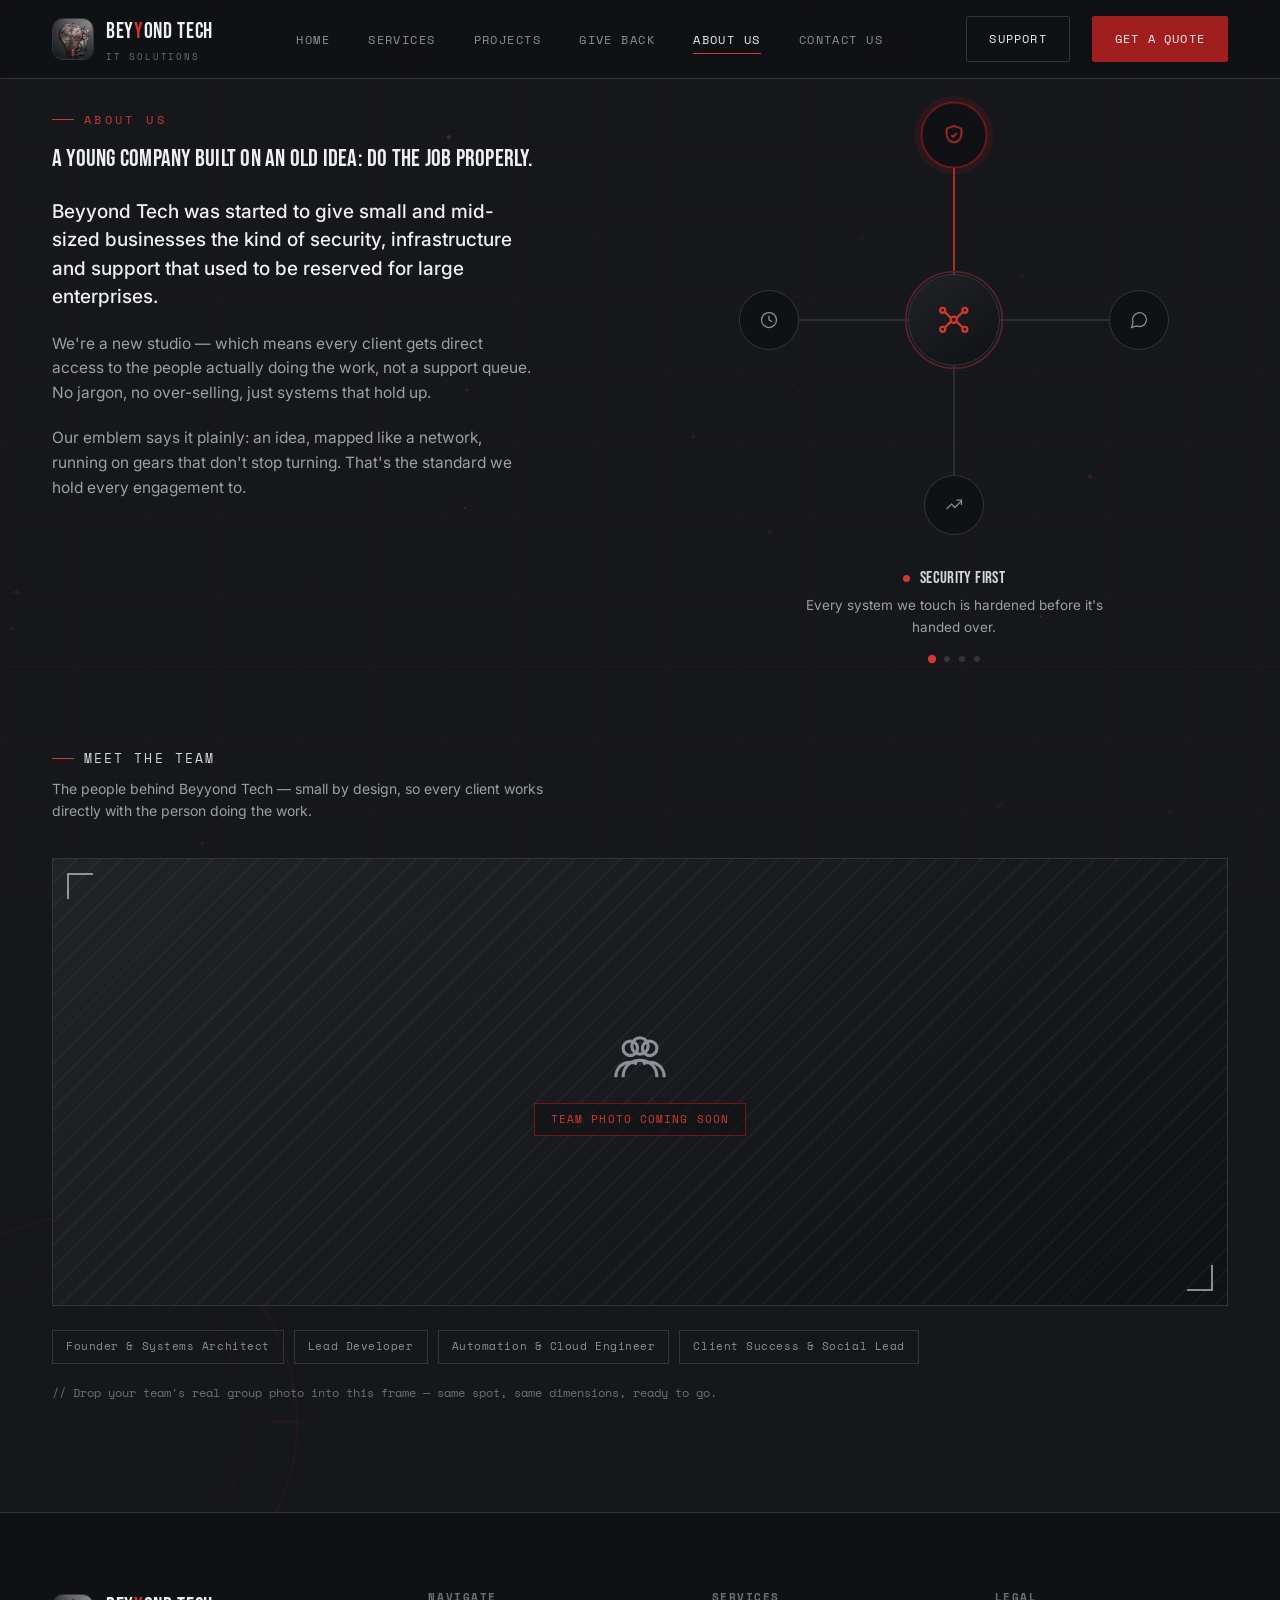
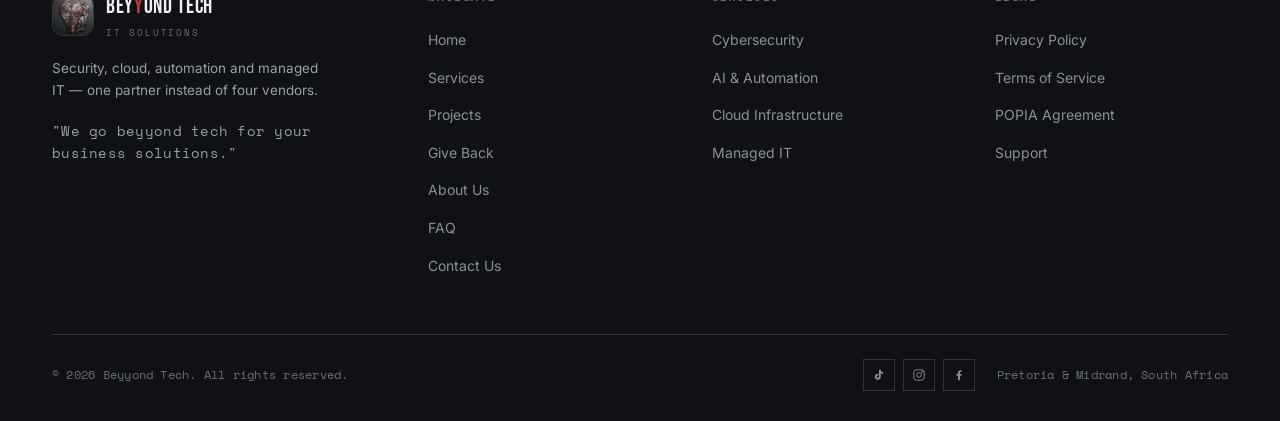
==== commit c376f8ca: "Sprint 2" ====
--- a/about.html
+++ b/about.html
@@ -7,7 +7,7 @@
 <meta name="description" content="Meet Beyyond Tech — a South African IT studio built on security, straight talk, and direct access to the people doing the work.">
 <meta name="robots" content="index, follow">
 <meta name="geo.region" content="ZA-GP">
-<meta name="geo.placename" content="Johannesburg">
+<meta name="geo.placename" content="Pretoria and Midrand">
 <link rel="canonical" href="https://www.beyyondtech.co.za/about.html">
 
 <!-- Open Graph -->
@@ -46,7 +46,7 @@
   "priceRange": "$$",
   "address": {
     "@type": "PostalAddress",
-    "addressLocality": "Johannesburg",
+    "addressLocality": "Pretoria and Midrand",
     "addressRegion": "Gauteng",
     "addressCountry": "ZA"
   },
@@ -55,7 +55,7 @@
     "name": "South Africa"
   },
   "sameAs": [
-    "https://www.linkedin.com/company/beyyondtech",
+    "https://www.tiktok.com/@beyyondtech",
     "https://twitter.com/beyyondtech",
     "https://www.instagram.com/beyyondtech",
     "https://www.facebook.com/beyyondtech"
@@ -211,8 +211,6 @@
           <li><a href="index.html">Home</a></li>
           <li><a href="services.html#services">Services</a></li>
           <li><a href="projects.html#projects">Projects</a></li>
-          <li><a href="index.html#clients">Clients</a></li>
-          <li><a href="projects.html#reviews">Reviews</a></li>
           <li><a href="giveback.html#giveback">Give Back</a></li>
           <li><a href="#about">About Us</a></li>
           <li><a href="contact.html#faq">FAQ</a></li>
@@ -251,7 +249,7 @@
           <a href="#" title="Facebook"><svg viewBox="0 0 24 24" fill="currentColor"><path d="M13.5 21v-7.6h2.6l.4-3H13.5V8.4c0-.87.24-1.46 1.5-1.46h1.6V4.24C16.3 4.17 15.3 4.08 14.16 4.08c-2.35 0-3.96 1.43-3.96 4.06v2.26H7.6v3h2.6V21h3.3Z"/></svg></a>
           <a href="#" title="GitHub"><svg viewBox="0 0 24 24" fill="currentColor"><path d="M12 2a10 10 0 0 0-3.16 19.5c.5.1.68-.22.68-.48v-1.7c-2.78.6-3.37-1.34-3.37-1.34-.46-1.15-1.11-1.46-1.11-1.46-.9-.62.07-.6.07-.6 1 .07 1.53 1.03 1.53 1.03.9 1.52 2.34 1.08 2.91.83.09-.65.35-1.08.63-1.33-2.22-.25-4.56-1.11-4.56-4.95 0-1.09.39-1.98 1.03-2.68-.1-.25-.45-1.27.1-2.65 0 0 .84-.27 2.75 1.02a9.5 9.5 0 0 1 5 0c1.91-1.3 2.75-1.02 2.75-1.02.55 1.38.2 2.4.1 2.65.64.7 1.03 1.59 1.03 2.68 0 3.85-2.35 4.7-4.58 4.94.36.31.68.92.68 1.85v2.74c0 .27.18.58.69.48A10 10 0 0 0 12 2Z"/></svg></a>
         </div>
-        <p class="made">Johannesburg, South Africa</p>
+        <p class="made">Pretoria &amp; Midrand, South Africa</p>
       </div>
     </div>
   </div>
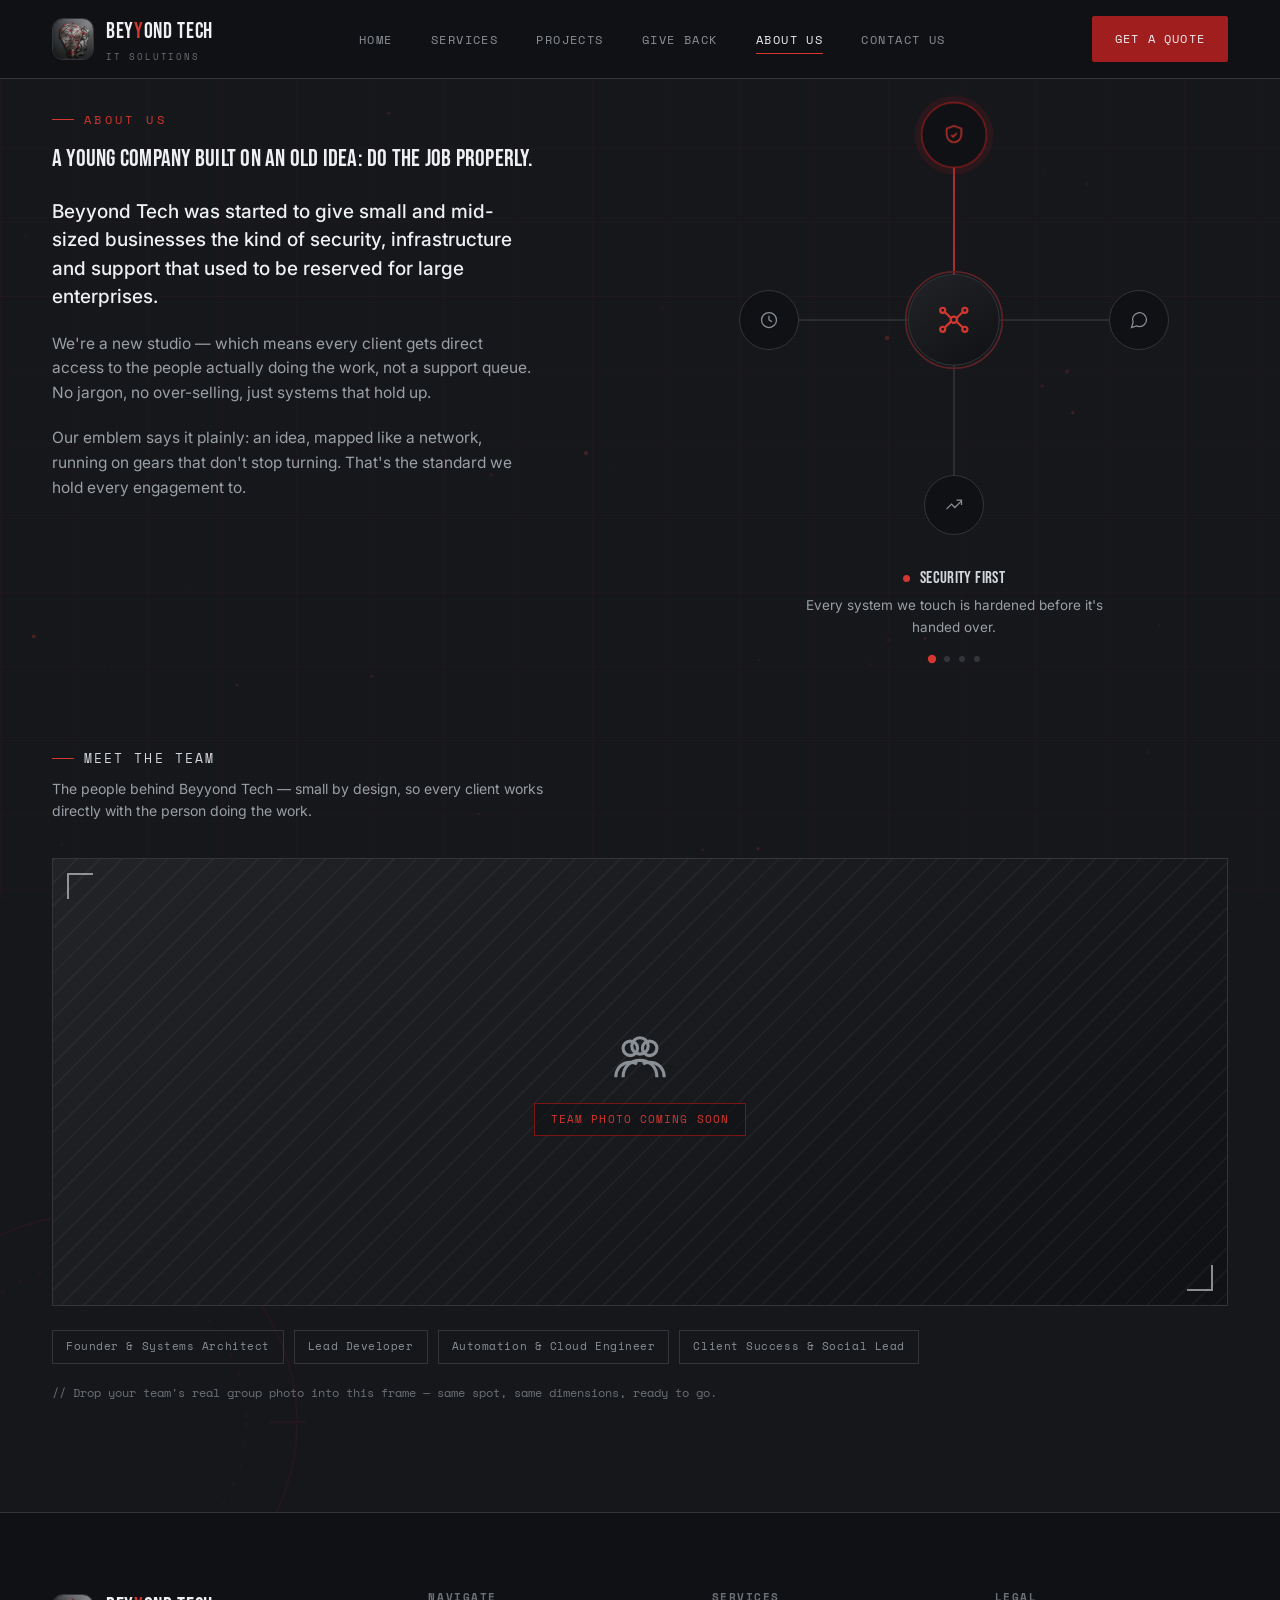
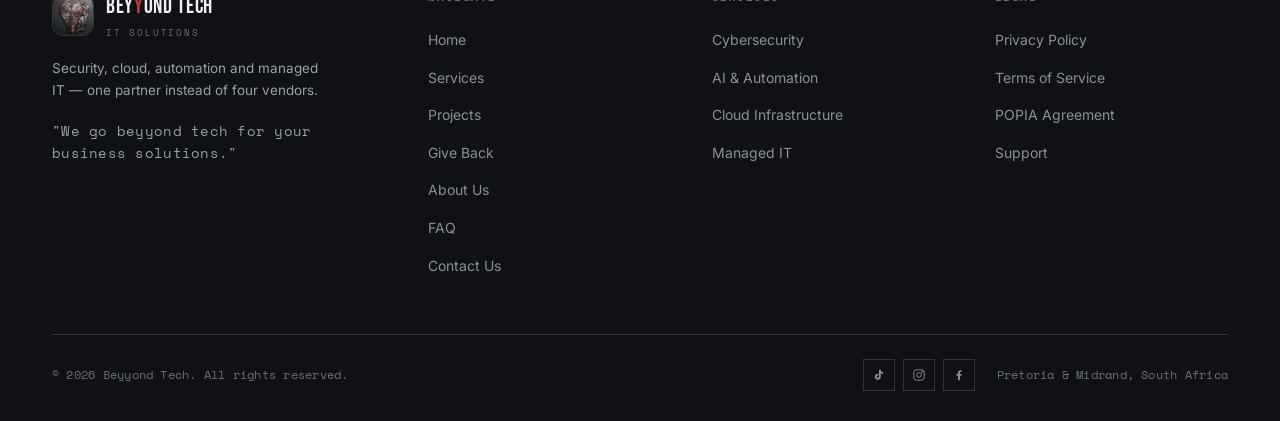
==== commit c8cd3750: "Sprint 3" ====
--- a/about.html
+++ b/about.html
@@ -93,7 +93,6 @@
       </ul>
     </nav>
     <div class="header-cta">
-      <a href="contact.html#contact" class="btn btn-ghost">Support</a>
       <a href="contact.html#contact" class="btn btn-solid">Get a Quote</a>
       <button class="menu-toggle" id="menuToggle" aria-label="Toggle menu">
         <span></span><span></span><span></span>
--- a/styles.css
+++ b/styles.css
@@ -954,6 +954,7 @@
     position:relative;overflow:hidden;
   }
   .modal-project-banner svg{width:48px;height:48px;position:relative;z-index:2;opacity:.9;color:var(--metal-light);}
+  .modal-project-banner.image-banner img{width:100%;height:100%;object-fit:cover;object-position:center;position:relative;z-index:1;}
   .modal-project-banner::after{
     content:"";position:absolute;inset:0;
     background-image:
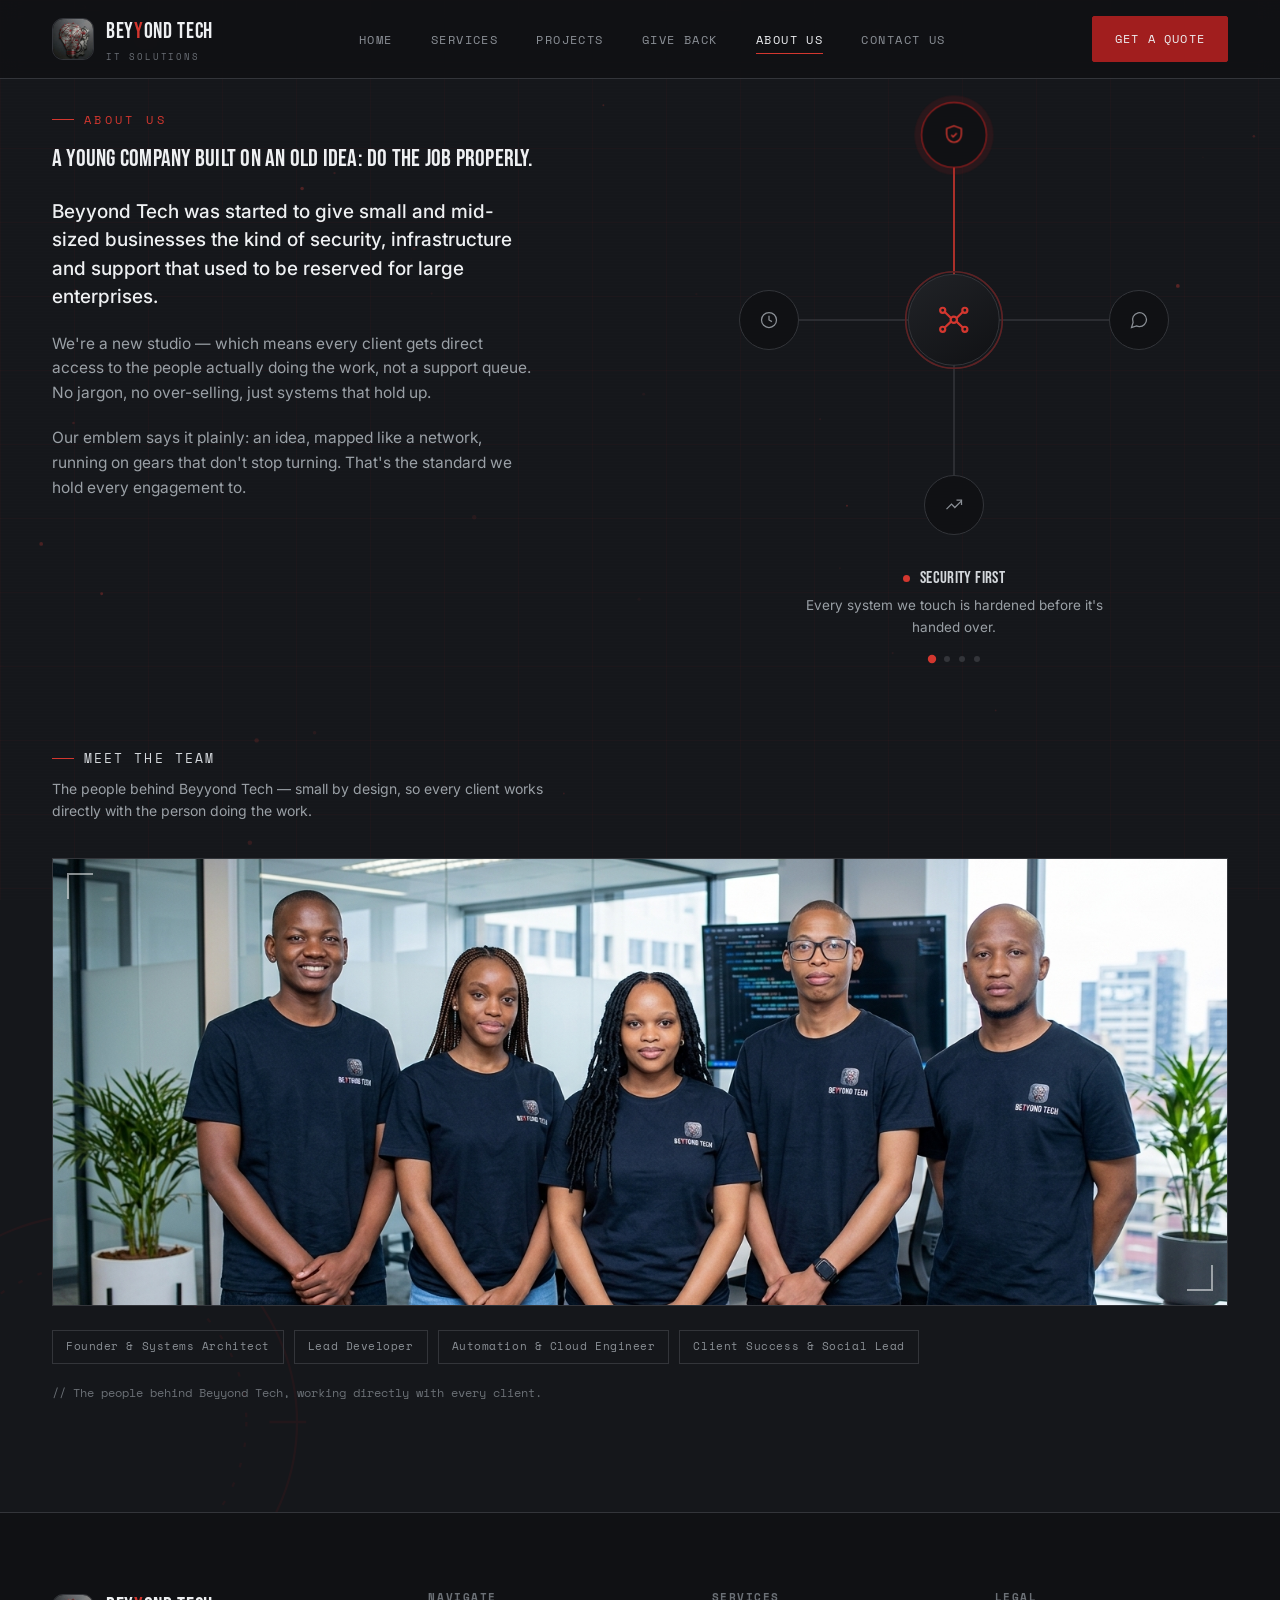
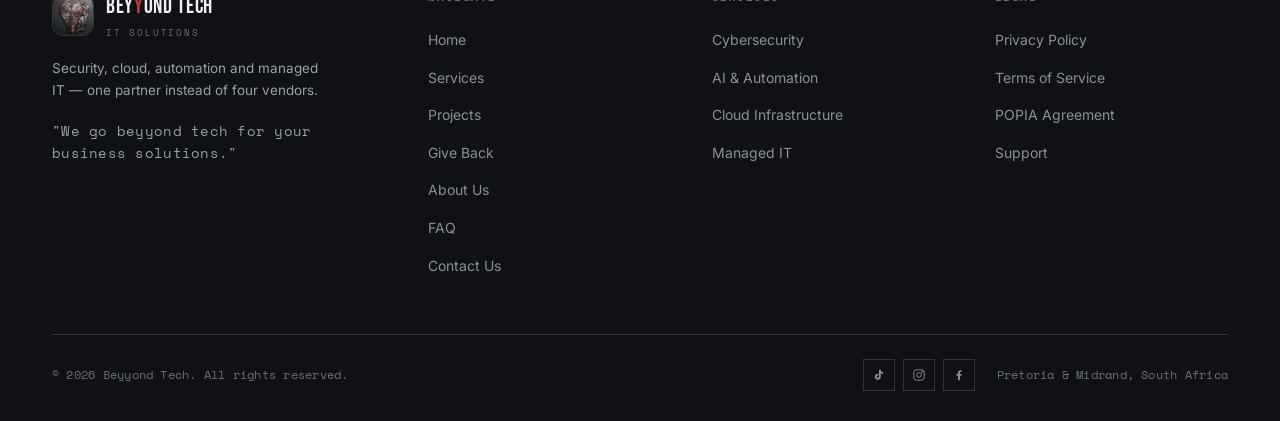
==== commit 709d917a: "Sprint 4" ====
--- a/about.html
+++ b/about.html
@@ -164,15 +164,7 @@
           <div class="team-photo-frame">
             <div class="corner tl"></div>
             <div class="corner br"></div>
-            <div class="team-photo-icon">
-              <svg viewBox="0 0 24 24" fill="none" stroke="currentColor" stroke-width="1.3">
-                <circle cx="8" cy="8" r="3"/><circle cx="16" cy="8" r="3"/><circle cx="12" cy="7" r="3.4"/>
-                <path d="M2 20c0-4 2.8-6.2 6-6.2 1 0 2 .2 2.8.6"/>
-                <path d="M22 20c0-4-2.8-6.2-6-6.2-1 0-2 .2-2.8.6"/>
-                <path d="M5 20c0-4.6 3.2-7 7-7s7 2.4 7 7"/>
-              </svg>
-              <span class="team-photo-badge">Team Photo Coming Soon</span>
-            </div>
+            <img src="assets/Team Picture.jpg" alt="Beyyond Tech team">
           </div>
           <div class="team-caption-row">
             <span>Founder &amp; Systems Architect</span>
@@ -180,7 +172,7 @@
             <span>Automation &amp; Cloud Engineer</span>
             <span>Client Success &amp; Social Lead</span>
           </div>
-          <p class="team-note">// Drop your team's real group photo into this frame — same spot, same dimensions, ready to go.</p>
+          <p class="team-note">// The people behind Beyyond Tech, working directly with every client.</p>
         </div>
       </div>
     </div>
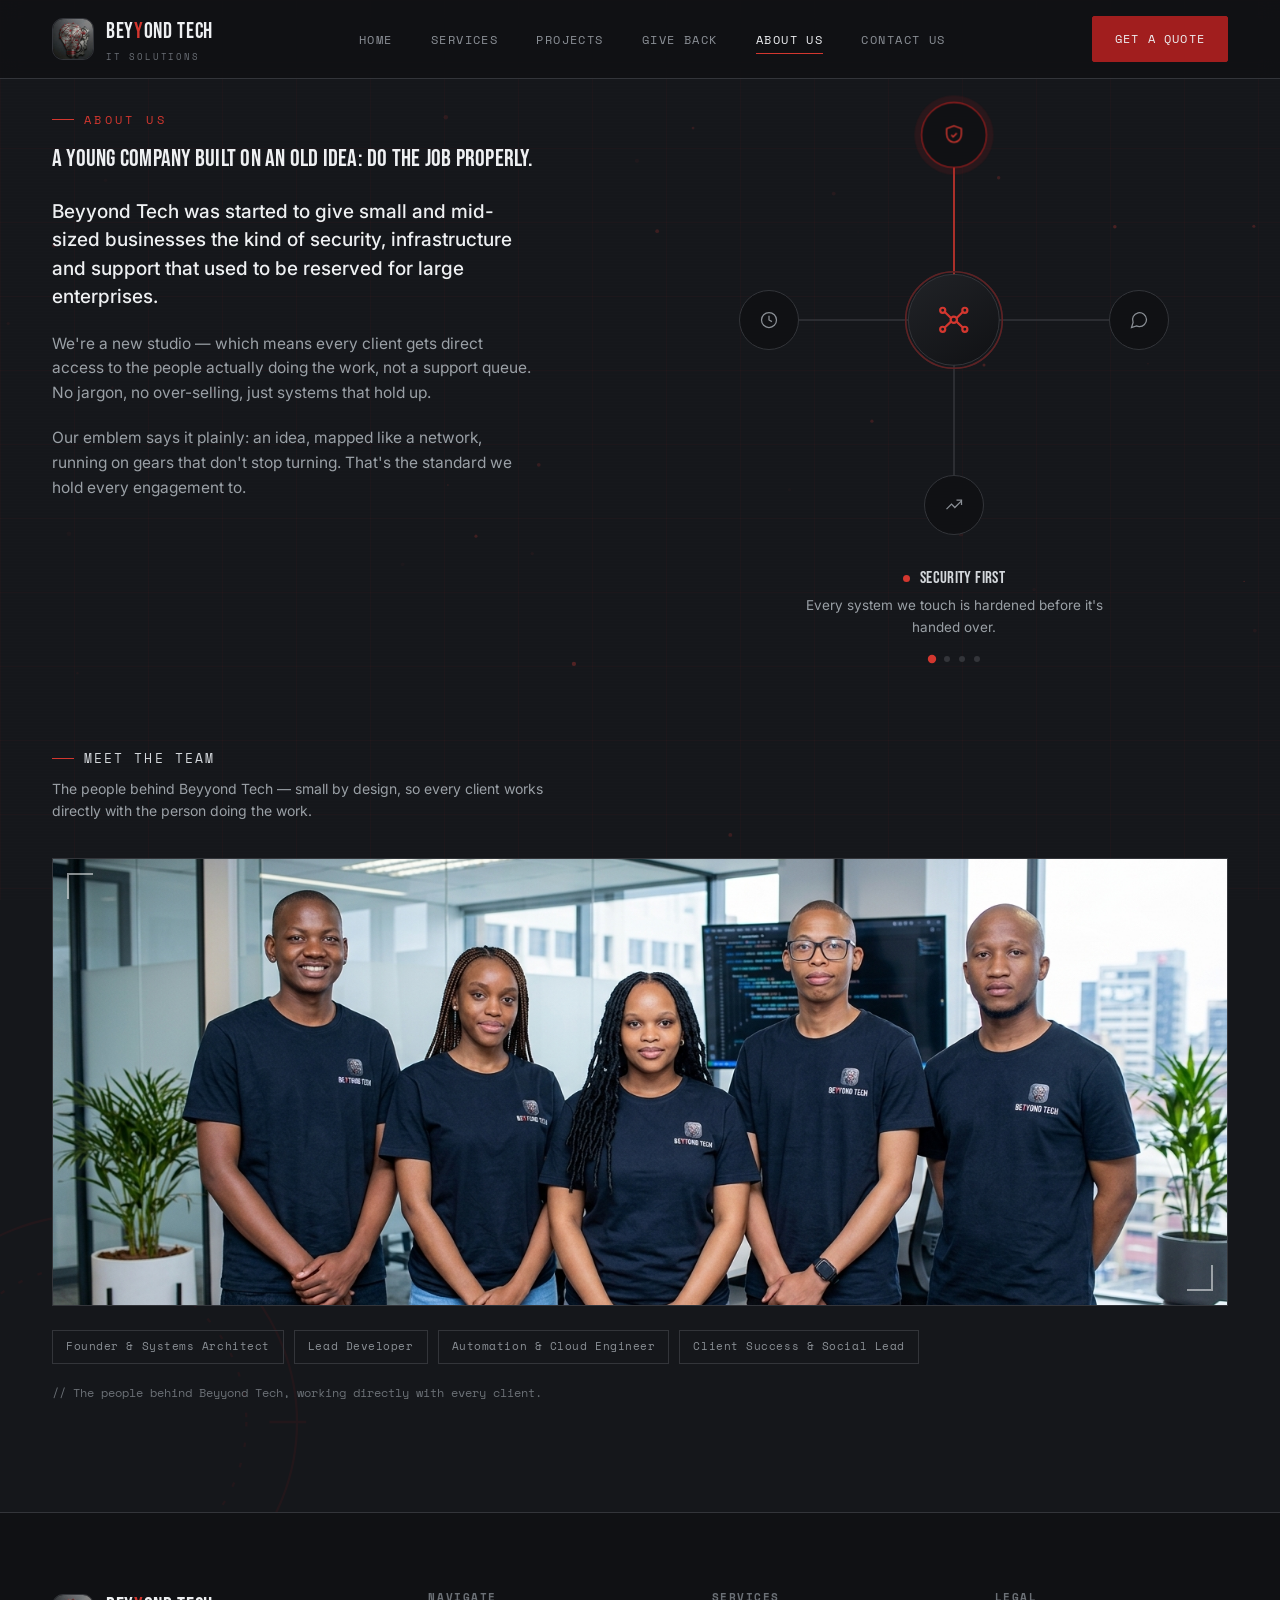
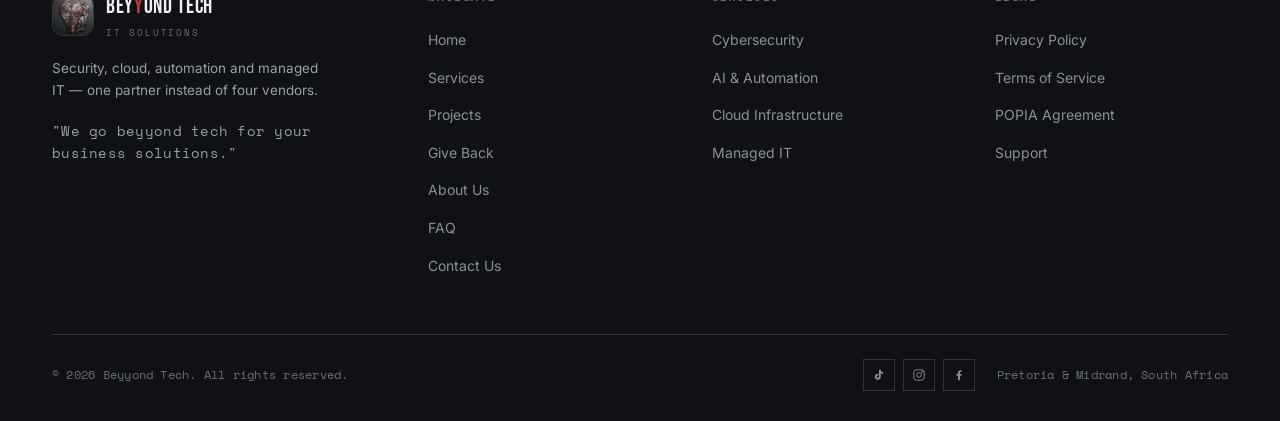
==== commit f6b35cbc: "Sprint 5" ====
--- a/about.html
+++ b/about.html
@@ -164,7 +164,7 @@
           <div class="team-photo-frame">
             <div class="corner tl"></div>
             <div class="corner br"></div>
-            <img src="assets/Team Picture.jpg" alt="Beyyond Tech team">
+            <img src="assets/Team%20Picture.jpg" alt="Beyyond Tech team">
           </div>
           <div class="team-caption-row">
             <span>Founder &amp; Systems Architect</span>
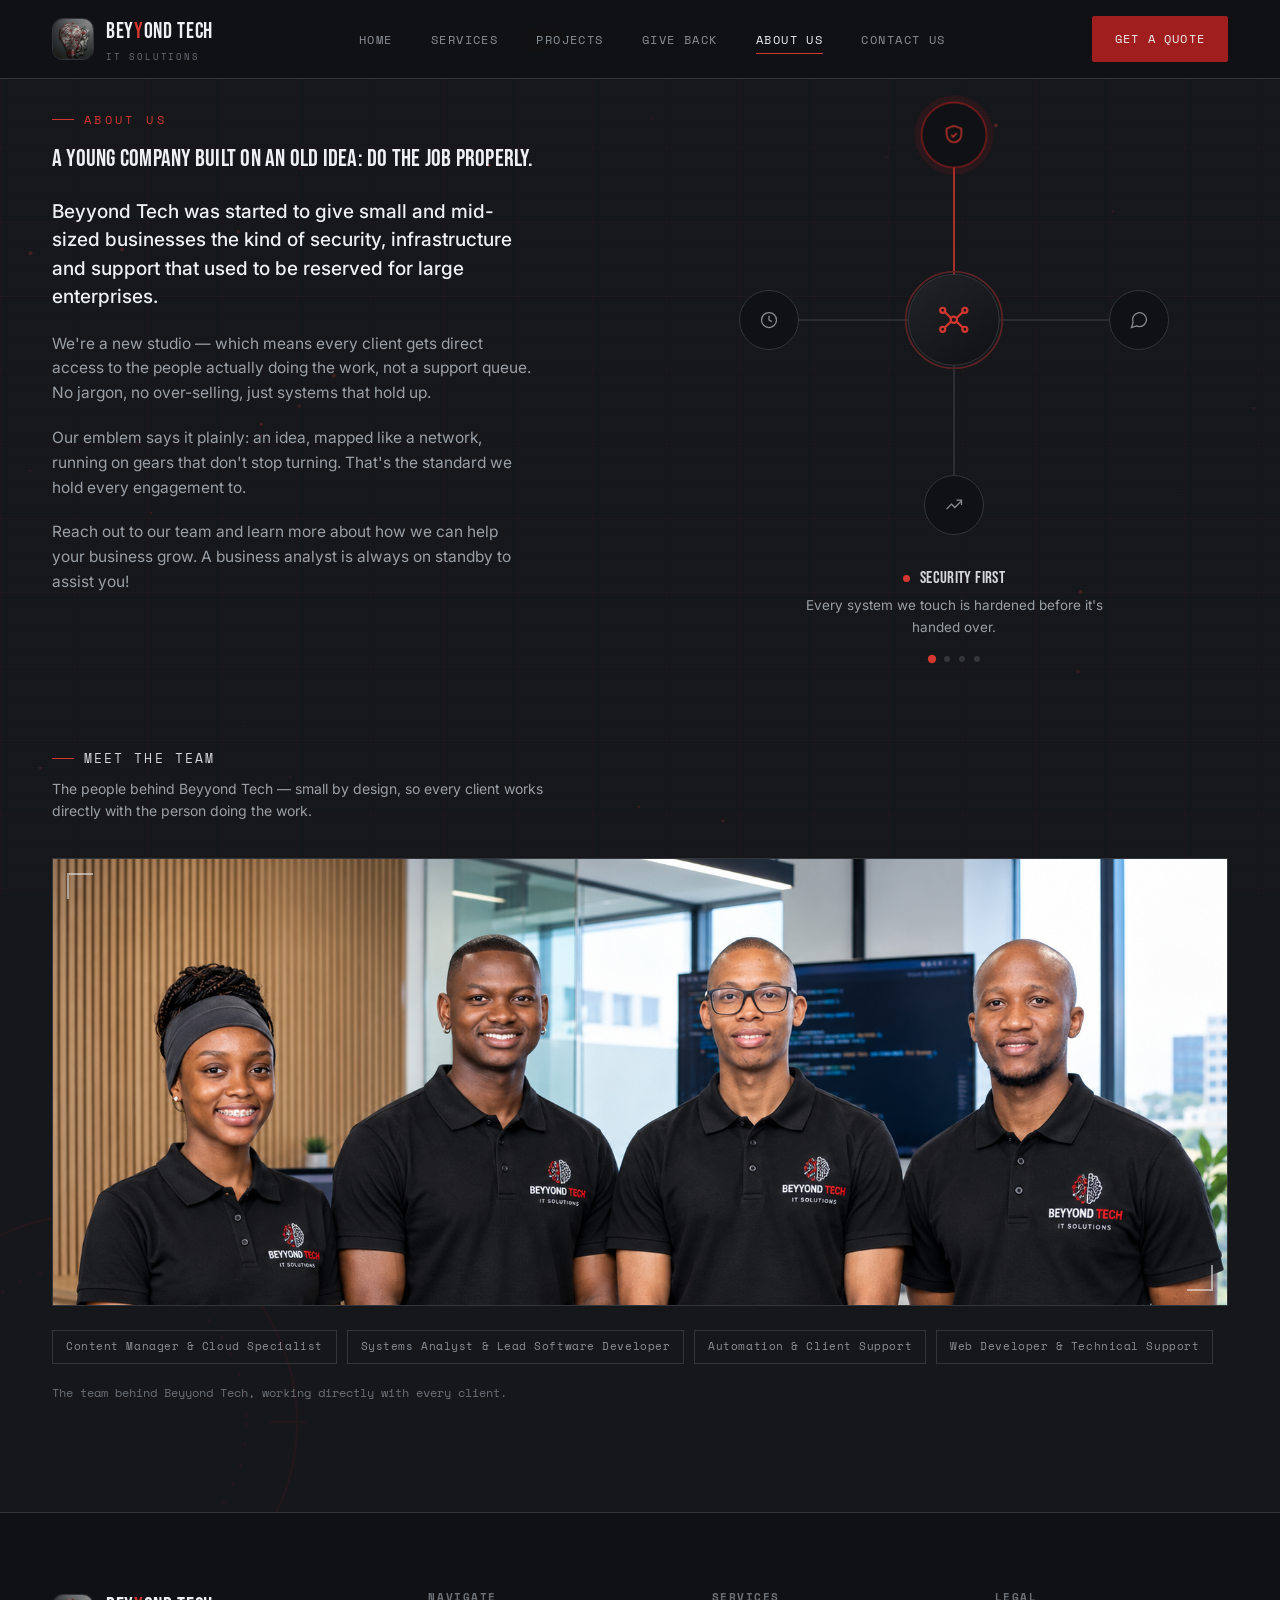
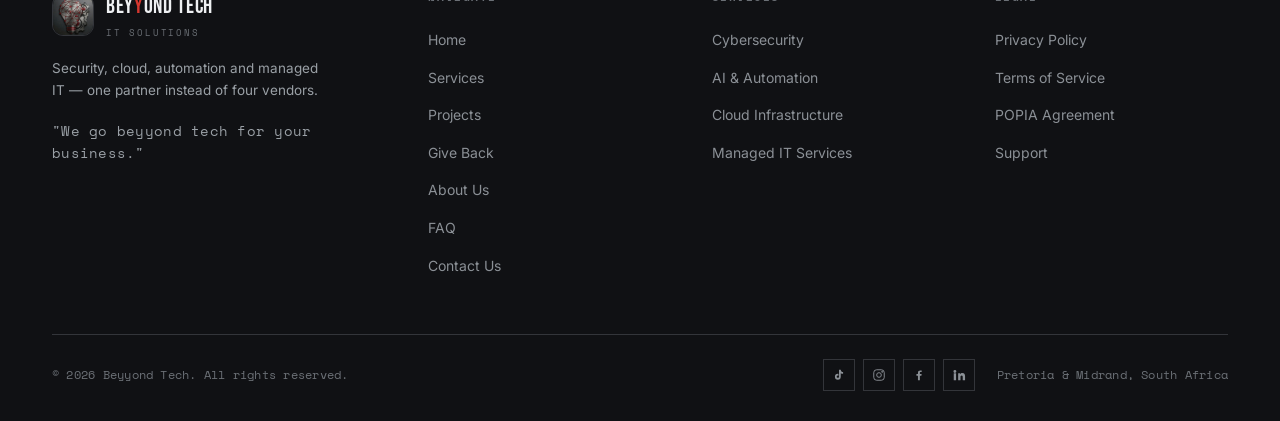
==== commit 2a78039a: "Sprint 5" ====
--- a/about.html
+++ b/about.html
@@ -115,6 +115,7 @@
           <p class="lead-2">Beyyond Tech was started to give small and mid-sized businesses the kind of security, infrastructure and support that used to be reserved for large enterprises.</p>
           <p>We're a new studio — which means every client gets direct access to the people actually doing the work, not a support queue. No jargon, no over-selling, just systems that hold up.</p>
           <p>Our emblem says it plainly: an idea, mapped like a network, running on gears that don't stop turning. That's the standard we hold every engagement to.</p>
+          <p> Reach out to our team and learn more about how we can help your business grow. A business analyst is always on standby to assist you!</p>
         </div>
         <div class="reveal">
           <div class="values-diagram" id="valuesDiagram">
@@ -164,15 +165,15 @@
           <div class="team-photo-frame">
             <div class="corner tl"></div>
             <div class="corner br"></div>
-            <img src="assets/Team%20Picture.jpg" alt="Beyyond Tech team">
+            <img src="assets/Team Picture.png" alt="Beyyond Tech team">
           </div>
           <div class="team-caption-row">
-            <span>Founder &amp; Systems Architect</span>
-            <span>Lead Developer</span>
-            <span>Automation &amp; Cloud Engineer</span>
-            <span>Client Success &amp; Social Lead</span>
-          </div>
-          <p class="team-note">// The people behind Beyyond Tech, working directly with every client.</p>
+            <span>Content Manager &amp; Cloud Specialist</span>
+            <span>Systems Analyst &amp; Lead Software Developer</span>
+            <span>Automation &amp; Client Support</span>
+            <span>Web Developer &amp; Technical Support</span>
+          </div>
+          <p class="team-note">The team behind Beyyond Tech, working directly with every client.</p>
         </div>
       </div>
     </div>
@@ -193,7 +194,7 @@
           </div>
         </a>
         <p>Security, cloud, automation and managed IT — one partner instead of four vendors.</p>
-        <p class="footer-motto">"We go beyyond tech for your business solutions."</p>
+        <p class="footer-motto">"We go beyyond tech for your business."</p>
       </div>
 
       <div class="footer-col">
@@ -203,7 +204,7 @@
           <li><a href="services.html#services">Services</a></li>
           <li><a href="projects.html#projects">Projects</a></li>
           <li><a href="giveback.html#giveback">Give Back</a></li>
-          <li><a href="#about">About Us</a></li>
+          <li><a href="about.html#about">About Us</a></li>
           <li><a href="contact.html#faq">FAQ</a></li>
           <li><a href="contact.html#contact">Contact Us</a></li>
         </ul>
@@ -215,7 +216,7 @@
           <li><a href="services.html#services">Cybersecurity</a></li>
           <li><a href="services.html#services">AI &amp; Automation</a></li>
           <li><a href="services.html#services">Cloud Infrastructure</a></li>
-          <li><a href="services.html#services">Managed IT</a></li>
+          <li><a href="services.html#services">Managed IT Services</a></li>
         </ul>
       </div>
 
@@ -231,14 +232,13 @@
     </div>
 
     <div class="footer-bottom">
-      <p id="footerDate">© 2026 Beyyond Tech. All rights reserved.</p>
+      <p id="footerDate">© Beyyond Tech. All rights reserved.</p>
       <div class="footer-bottom-right">
         <div class="footer-social" aria-label="Social links — placeholders until profiles are live">
           <a href="#" title="LinkedIn"><svg viewBox="0 0 24 24" fill="currentColor"><path d="M4.98 3.5a2.5 2.5 0 1 1 0 5 2.5 2.5 0 0 1 0-5ZM3 9h4v12H3V9Zm7 0h3.8v1.7h.05c.53-1 1.83-2.05 3.77-2.05 4.03 0 4.78 2.65 4.78 6.1V21h-4v-5.4c0-1.28-.02-2.93-1.79-2.93-1.79 0-2.06 1.4-2.06 2.84V21h-4V9Z"/></svg></a>
-          <a href="#" title="X / Twitter"><svg viewBox="0 0 24 24" fill="currentColor"><path d="M3 3l7.5 9.6L3.4 21H6l6-6.7 4.7 6.7H21l-7.9-10L20.4 3h-2.6l-5.5 6.1L7.6 3H3Z"/></svg></a>
           <a href="#" title="Instagram"><svg viewBox="0 0 24 24" fill="none" stroke="currentColor" stroke-width="1.6"><rect x="3" y="3" width="18" height="18" rx="5"/><circle cx="12" cy="12" r="4"/><circle cx="17.5" cy="6.5" r="1"/></svg></a>
           <a href="#" title="Facebook"><svg viewBox="0 0 24 24" fill="currentColor"><path d="M13.5 21v-7.6h2.6l.4-3H13.5V8.4c0-.87.24-1.46 1.5-1.46h1.6V4.24C16.3 4.17 15.3 4.08 14.16 4.08c-2.35 0-3.96 1.43-3.96 4.06v2.26H7.6v3h2.6V21h3.3Z"/></svg></a>
-          <a href="#" title="GitHub"><svg viewBox="0 0 24 24" fill="currentColor"><path d="M12 2a10 10 0 0 0-3.16 19.5c.5.1.68-.22.68-.48v-1.7c-2.78.6-3.37-1.34-3.37-1.34-.46-1.15-1.11-1.46-1.11-1.46-.9-.62.07-.6.07-.6 1 .07 1.53 1.03 1.53 1.03.9 1.52 2.34 1.08 2.91.83.09-.65.35-1.08.63-1.33-2.22-.25-4.56-1.11-4.56-4.95 0-1.09.39-1.98 1.03-2.68-.1-.25-.45-1.27.1-2.65 0 0 .84-.27 2.75 1.02a9.5 9.5 0 0 1 5 0c1.91-1.3 2.75-1.02 2.75-1.02.55 1.38.2 2.4.1 2.65.64.7 1.03 1.59 1.03 2.68 0 3.85-2.35 4.7-4.58 4.94.36.31.68.92.68 1.85v2.74c0 .27.18.58.69.48A10 10 0 0 0 12 2Z"/></svg></a>
+          <a href="#" title="TikTok"><svg viewBox="0 0 24 24" fill="currentColor"><path d="M4.98 3.5a2.5 2.5 0 1 1 0 5 2.5 2.5 0 0 1 0-5ZM3 9h4v12H3V9Zm7 0h3.8v1.7h.05c.53-1 1.83-2.05 3.77-2.05 4.03 0 4.78 2.65 4.78 6.1V21h-4v-5.4c0-1.28-.02-2.93-1.79-2.93-1.79 0-2.06 1.4-2.06 2.84V21h-4V9Z"/></svg></a>
         </div>
         <p class="made">Pretoria &amp; Midrand, South Africa</p>
       </div>
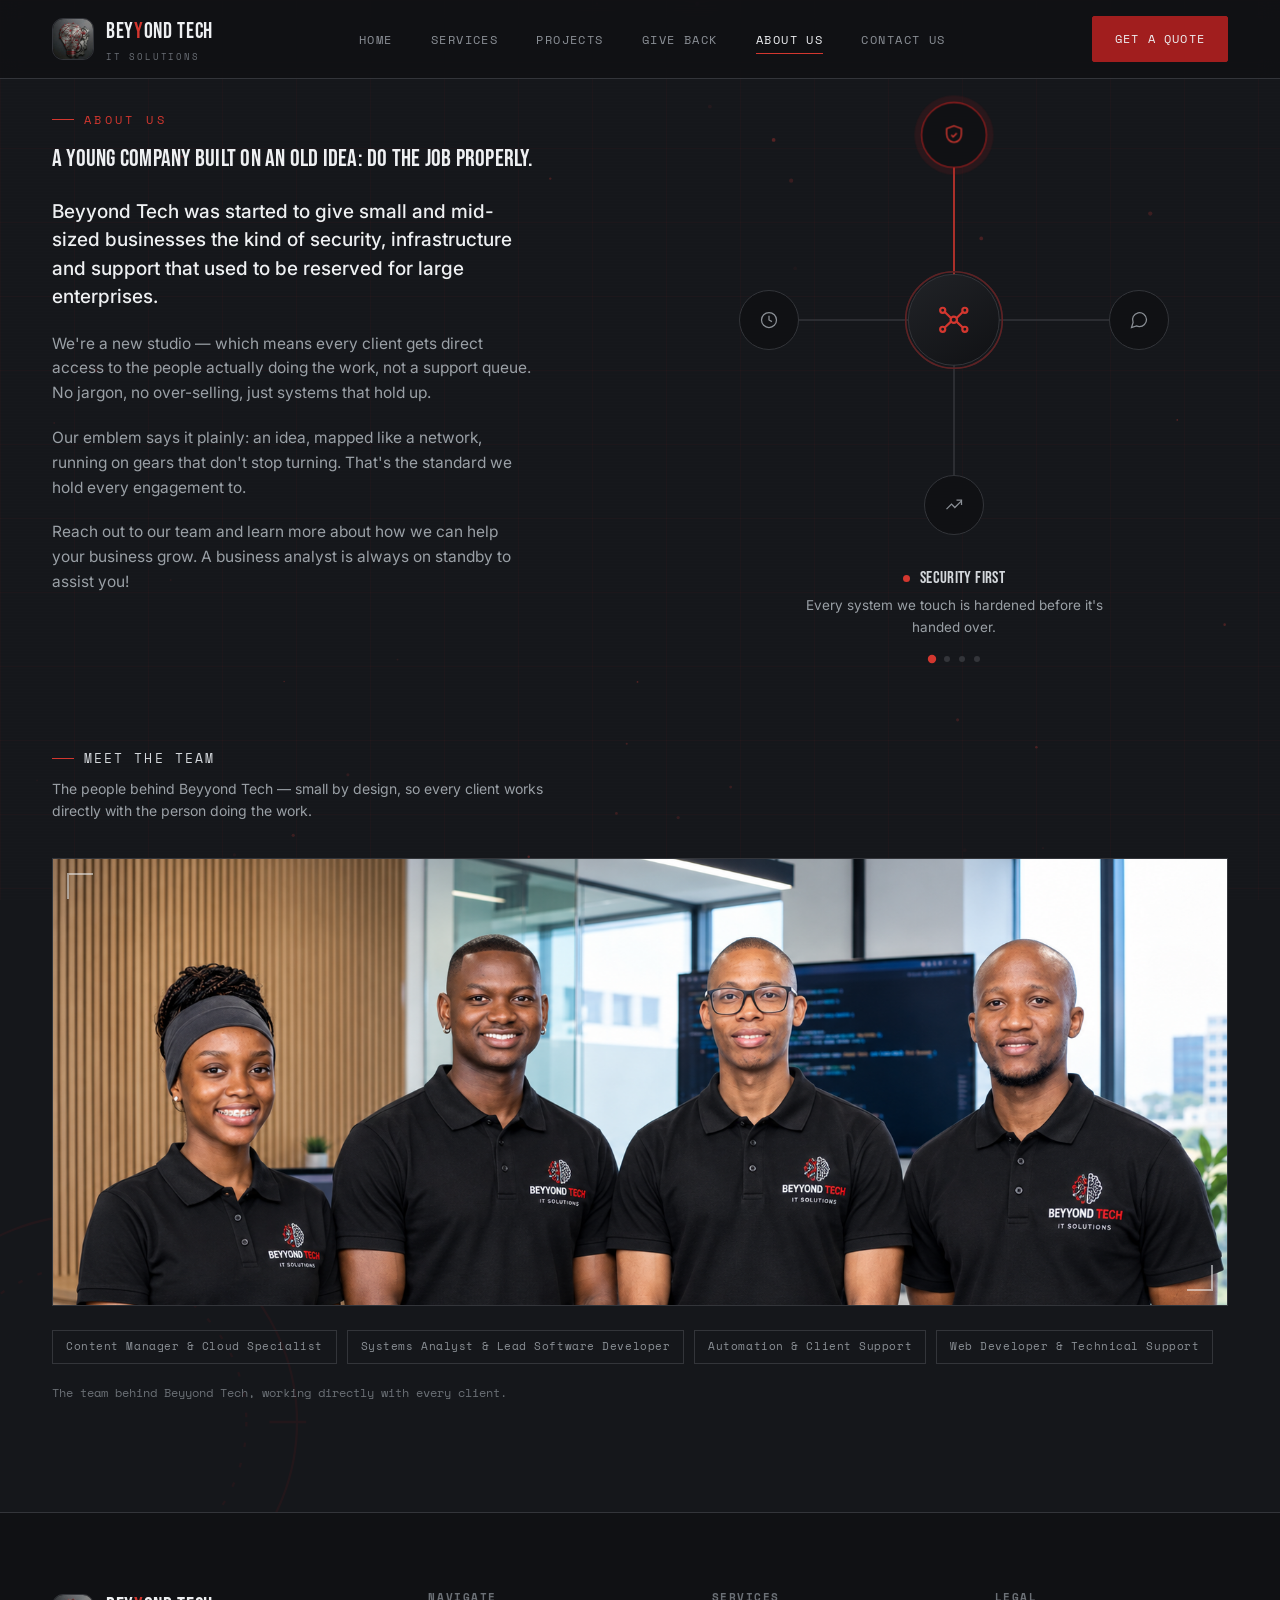
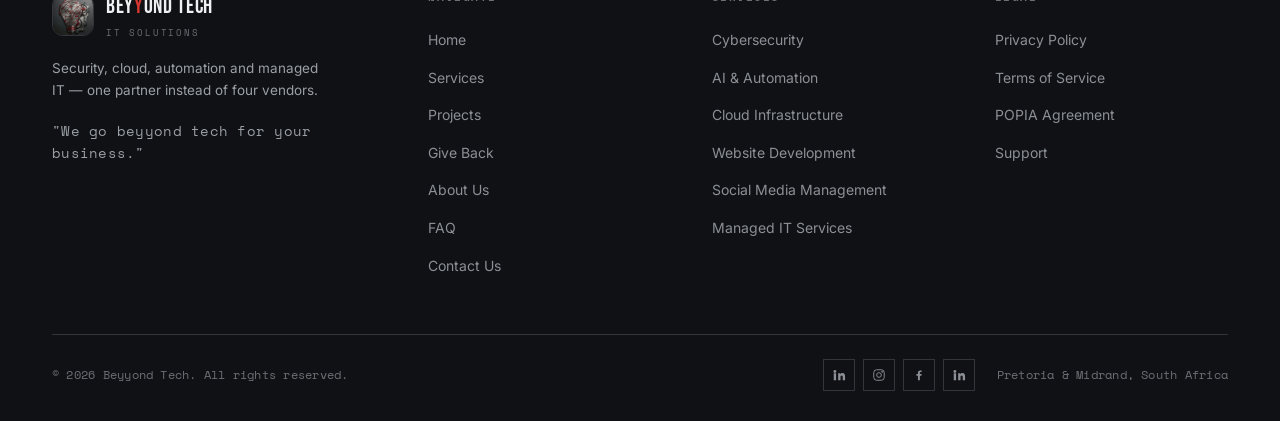
==== commit 4c247b06: "Sprint 6" ====
--- a/about.html
+++ b/about.html
@@ -216,6 +216,8 @@
           <li><a href="services.html#services">Cybersecurity</a></li>
           <li><a href="services.html#services">AI &amp; Automation</a></li>
           <li><a href="services.html#services">Cloud Infrastructure</a></li>
+          <li><a href="services.html#services">Website Development</a></li>
+          <li><a href="services.html#services">Social Media Management</a></li>
           <li><a href="services.html#services">Managed IT Services</a></li>
         </ul>
       </div>
--- a/styles.css
+++ b/styles.css
@@ -305,11 +305,12 @@
   }
   .service-card{
     background:var(--bg-panel);
-    padding:44px 40px;
-    transition:background .3s var(--ease);
+    transition:background .3s var(--ease), transform .3s var(--ease), border-color .3s;
     position:relative;
-  }
-  .service-card:hover{background:var(--bg-panel-2);}
+    border:1px solid var(--hairline);
+  }
+  .service-card:hover{background:var(--bg-panel-2); transform:translateY(-6px); border-color:var(--red-primary);}
+  .service-card-inner{padding:44px 40px;}
   .service-num{
     font-family:var(--mono);
     font-size:11px;
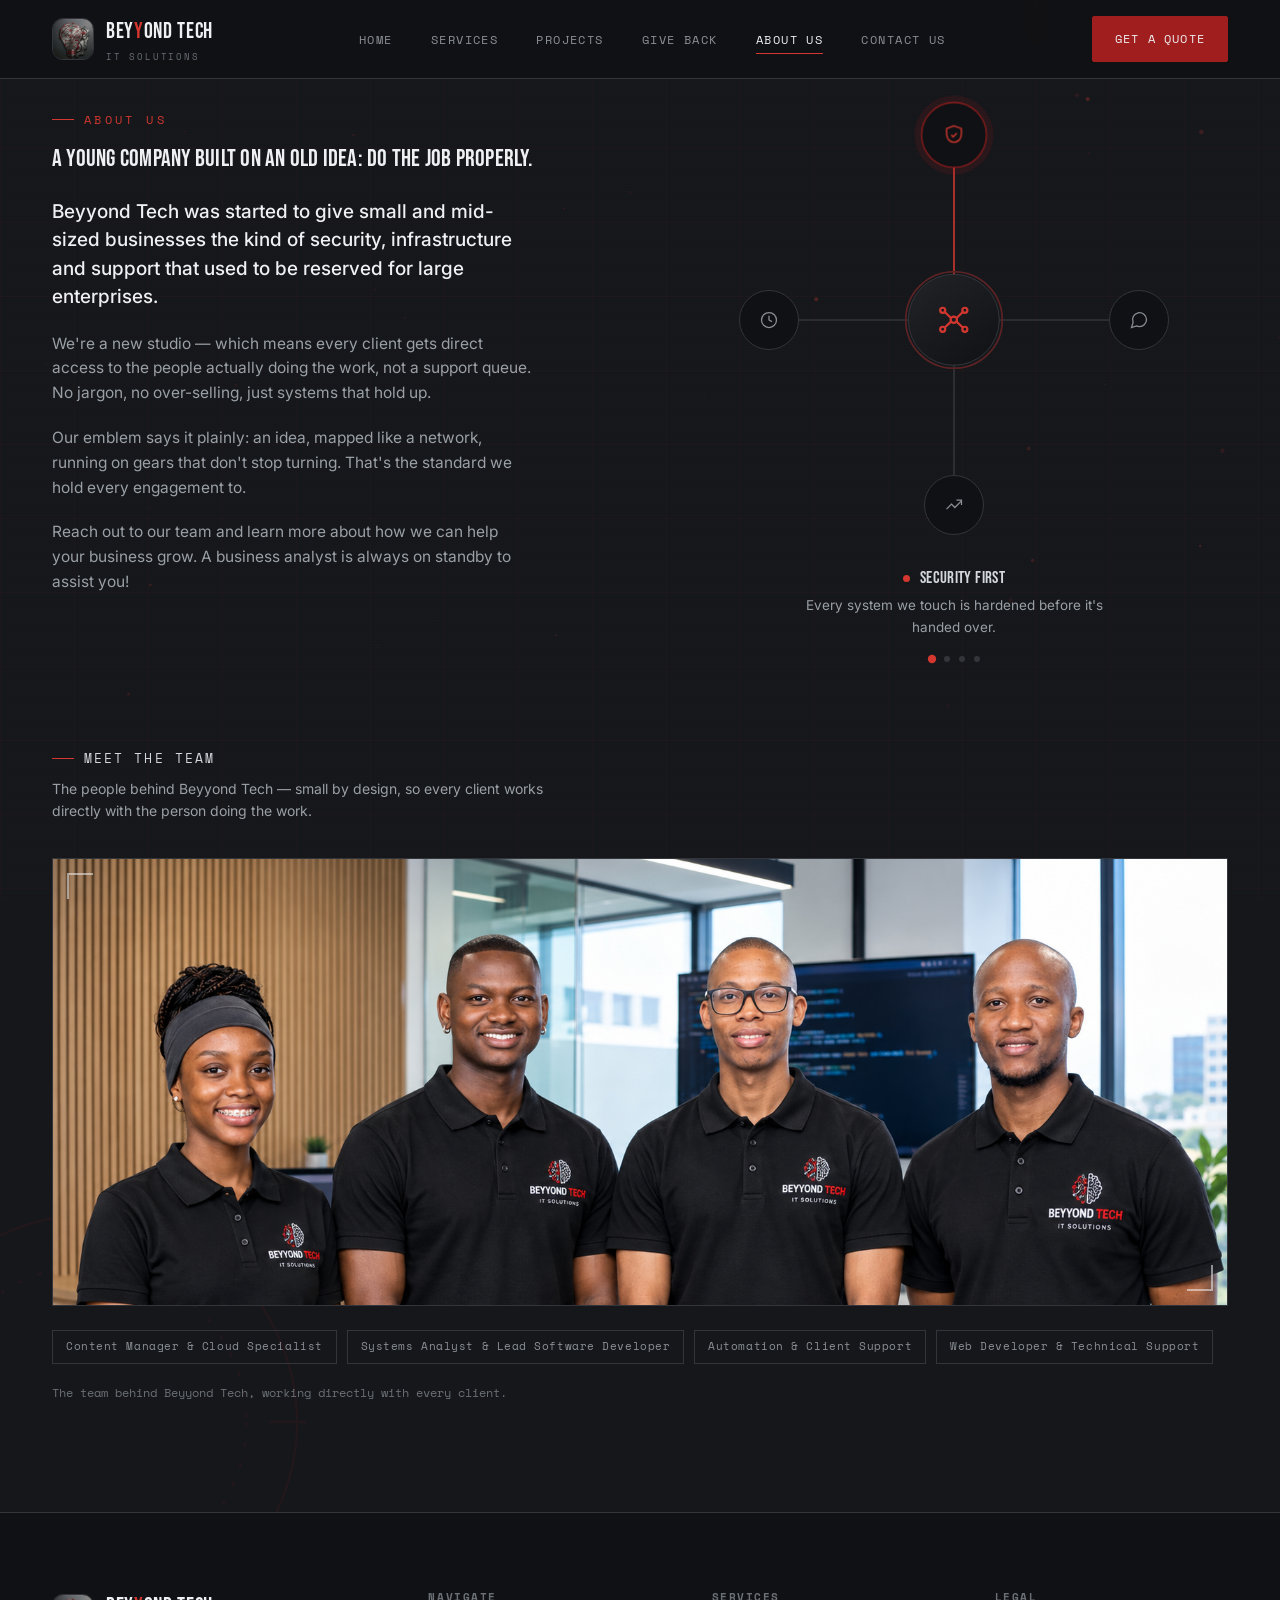
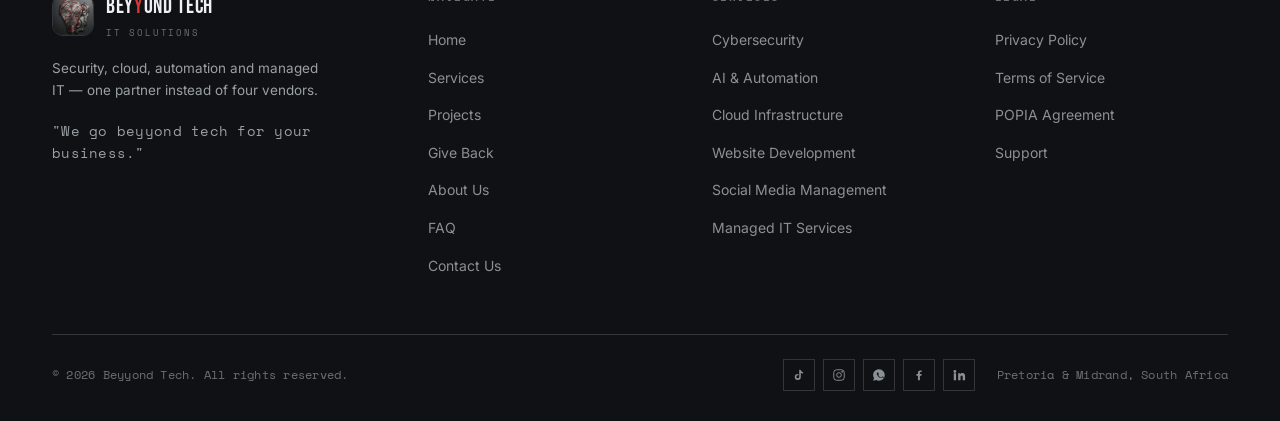
==== commit d90d524b: "Sprint 7" ====
--- a/about.html
+++ b/about.html
@@ -237,10 +237,11 @@
       <p id="footerDate">© Beyyond Tech. All rights reserved.</p>
       <div class="footer-bottom-right">
         <div class="footer-social" aria-label="Social links — placeholders until profiles are live">
+          <a href="#" title="TikTok"><svg viewBox="0 0 24 24" fill="currentColor"><path d="M14.5 3c.7 2.2 2.2 3.7 4.5 4.1v2.6c-1.3-.1-2.7-.5-3.9-1.4v7a5.2 5.2 0 1 1-5.2-5.2c.3 0 .6.1.9.1v2.6a2.5 2.5 0 1 0 1.6 2.5V3h2.1Z"/></svg></a>
+          <a href="#" title="Instagram"><svg viewBox="0 0 24 24" fill="none" stroke="currentColor" stroke-width="1.6"><rect x="3" y="3" width="18" height="18" rx="5"/><circle cx="12" cy="12" r="4"/><circle cx="17.5" cy="6.5" r="1"/></svg></a>
+          <a href="https://wa.me/270000000000" target="_blank" rel="noopener" title="WhatsApp"><svg viewBox="0 0 24 24" fill="currentColor"><path d="M12.04 2a9.96 9.96 0 0 0-8.58 15.2L2 22l5-1.32A9.97 9.97 0 1 0 12.04 2Zm5.74 14.06c-.2.56-1.14.99-1.55 1.05-.39.06-.89.09-2.86-.6-2.42-1.05-4-3.72-4.13-3.9-.13-.17-1.04-1.38-1.04-2.63 0-1.25.66-1.86.9-2.11.23-.25.5-.31.66-.31h.48c.15 0 .36.01.55.42.24.53.82 1.83.9 1.96.08.13.14.29.02.47-.12.18-.18.29-.36.46-.17.17-.36.4-.52.54-.17.17-.35.35-.15.69.2.34.9 1.48 1.94 2.39 1.34 1.2 2.47 1.57 2.81 1.74.34.17.54.14.73-.08.2-.22.87-.99 1.1-1.33.23-.34.46-.28.78-.17.32.11 2.05 1 2.39 1.18.34.17.56.26.65.4.09.13.09.76-.11 1.33Z"/></svg></a>
+          <a href="#" title="Facebook"><svg viewBox="0 0 24 24" fill="currentColor"><path d="M13.5 21v-7.6h2.6l.4-3H13.5V8.4c0-.87.24-1.46 1.5-1.46h1.6V4.24C16.3 4.17 15.3 4.08 14.16 4.08c-2.35 0-3.96 1.43-3.96 4.06v2.26H7.6v3h2.6V21h3.3Z"/></svg></a>
           <a href="#" title="LinkedIn"><svg viewBox="0 0 24 24" fill="currentColor"><path d="M4.98 3.5a2.5 2.5 0 1 1 0 5 2.5 2.5 0 0 1 0-5ZM3 9h4v12H3V9Zm7 0h3.8v1.7h.05c.53-1 1.83-2.05 3.77-2.05 4.03 0 4.78 2.65 4.78 6.1V21h-4v-5.4c0-1.28-.02-2.93-1.79-2.93-1.79 0-2.06 1.4-2.06 2.84V21h-4V9Z"/></svg></a>
-          <a href="#" title="Instagram"><svg viewBox="0 0 24 24" fill="none" stroke="currentColor" stroke-width="1.6"><rect x="3" y="3" width="18" height="18" rx="5"/><circle cx="12" cy="12" r="4"/><circle cx="17.5" cy="6.5" r="1"/></svg></a>
-          <a href="#" title="Facebook"><svg viewBox="0 0 24 24" fill="currentColor"><path d="M13.5 21v-7.6h2.6l.4-3H13.5V8.4c0-.87.24-1.46 1.5-1.46h1.6V4.24C16.3 4.17 15.3 4.08 14.16 4.08c-2.35 0-3.96 1.43-3.96 4.06v2.26H7.6v3h2.6V21h3.3Z"/></svg></a>
-          <a href="#" title="TikTok"><svg viewBox="0 0 24 24" fill="currentColor"><path d="M4.98 3.5a2.5 2.5 0 1 1 0 5 2.5 2.5 0 0 1 0-5ZM3 9h4v12H3V9Zm7 0h3.8v1.7h.05c.53-1 1.83-2.05 3.77-2.05 4.03 0 4.78 2.65 4.78 6.1V21h-4v-5.4c0-1.28-.02-2.93-1.79-2.93-1.79 0-2.06 1.4-2.06 2.84V21h-4V9Z"/></svg></a>
         </div>
         <p class="made">Pretoria &amp; Midrand, South Africa</p>
       </div>
